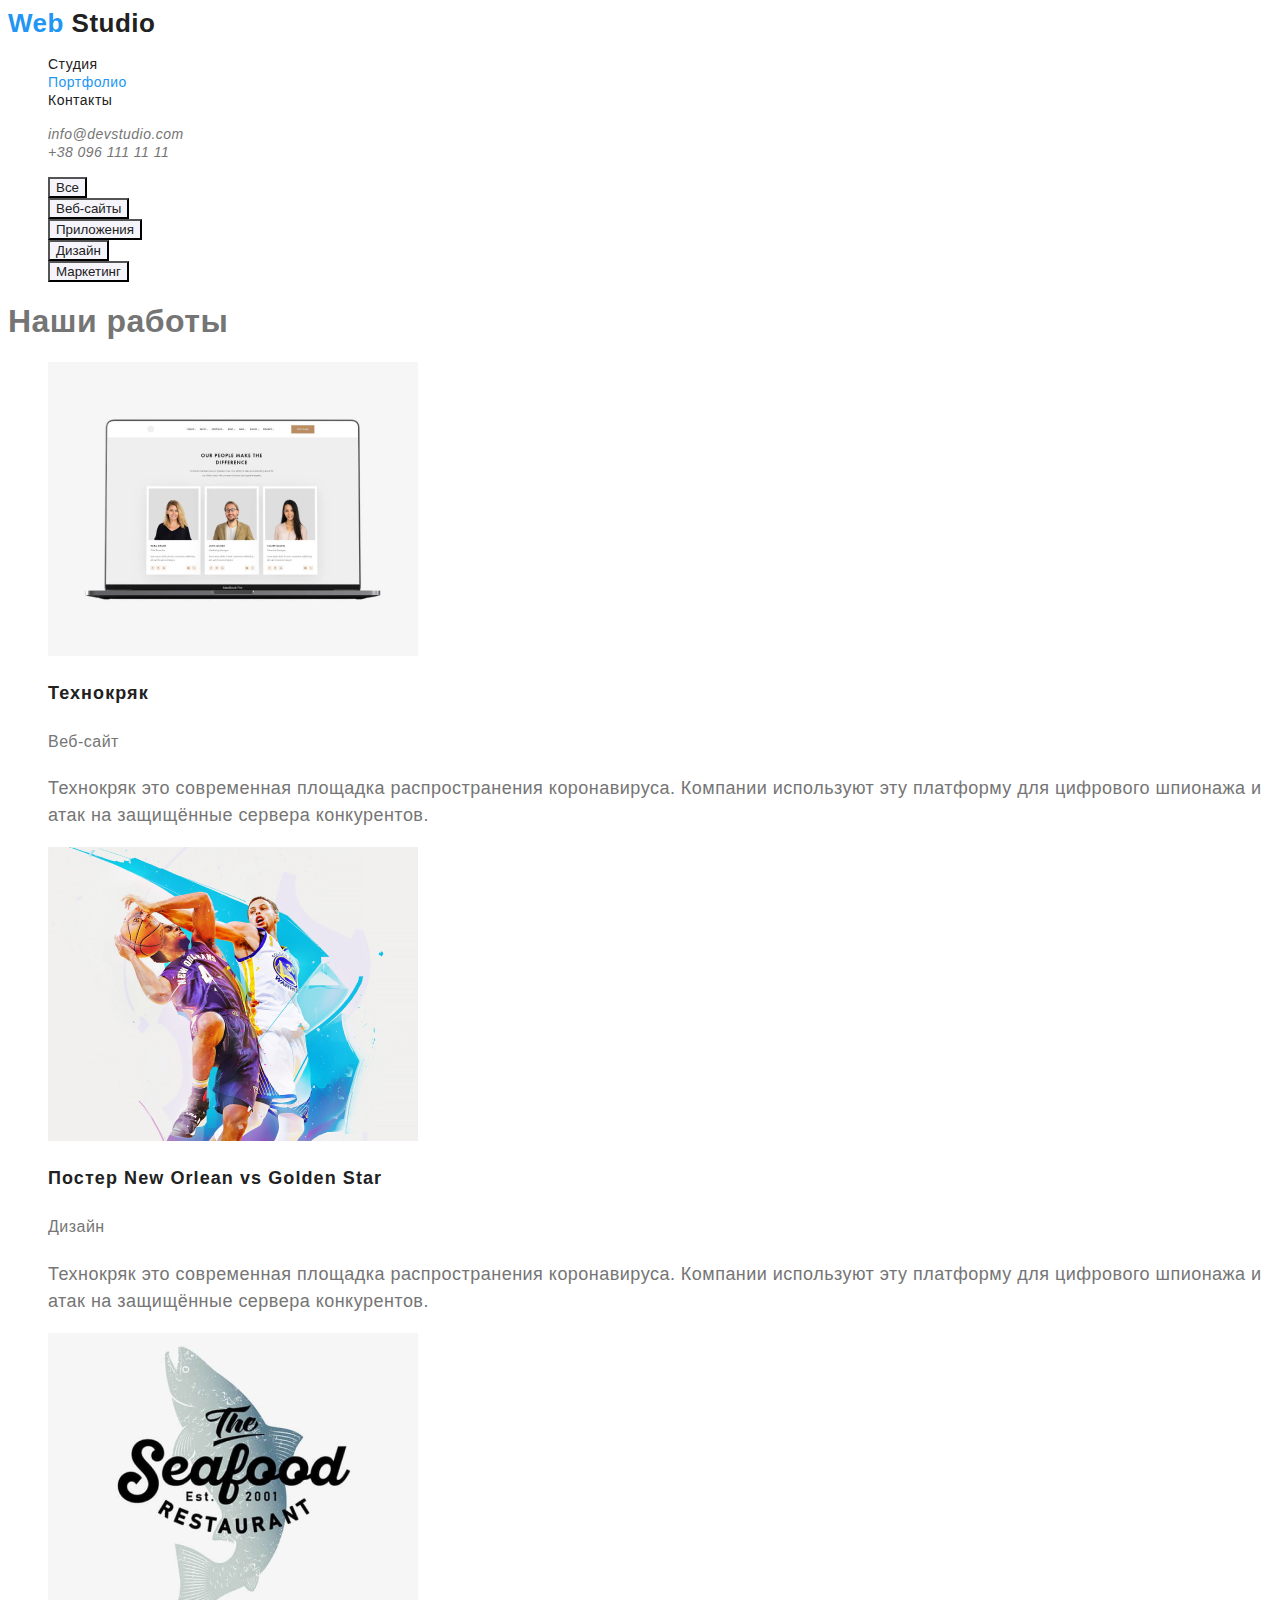
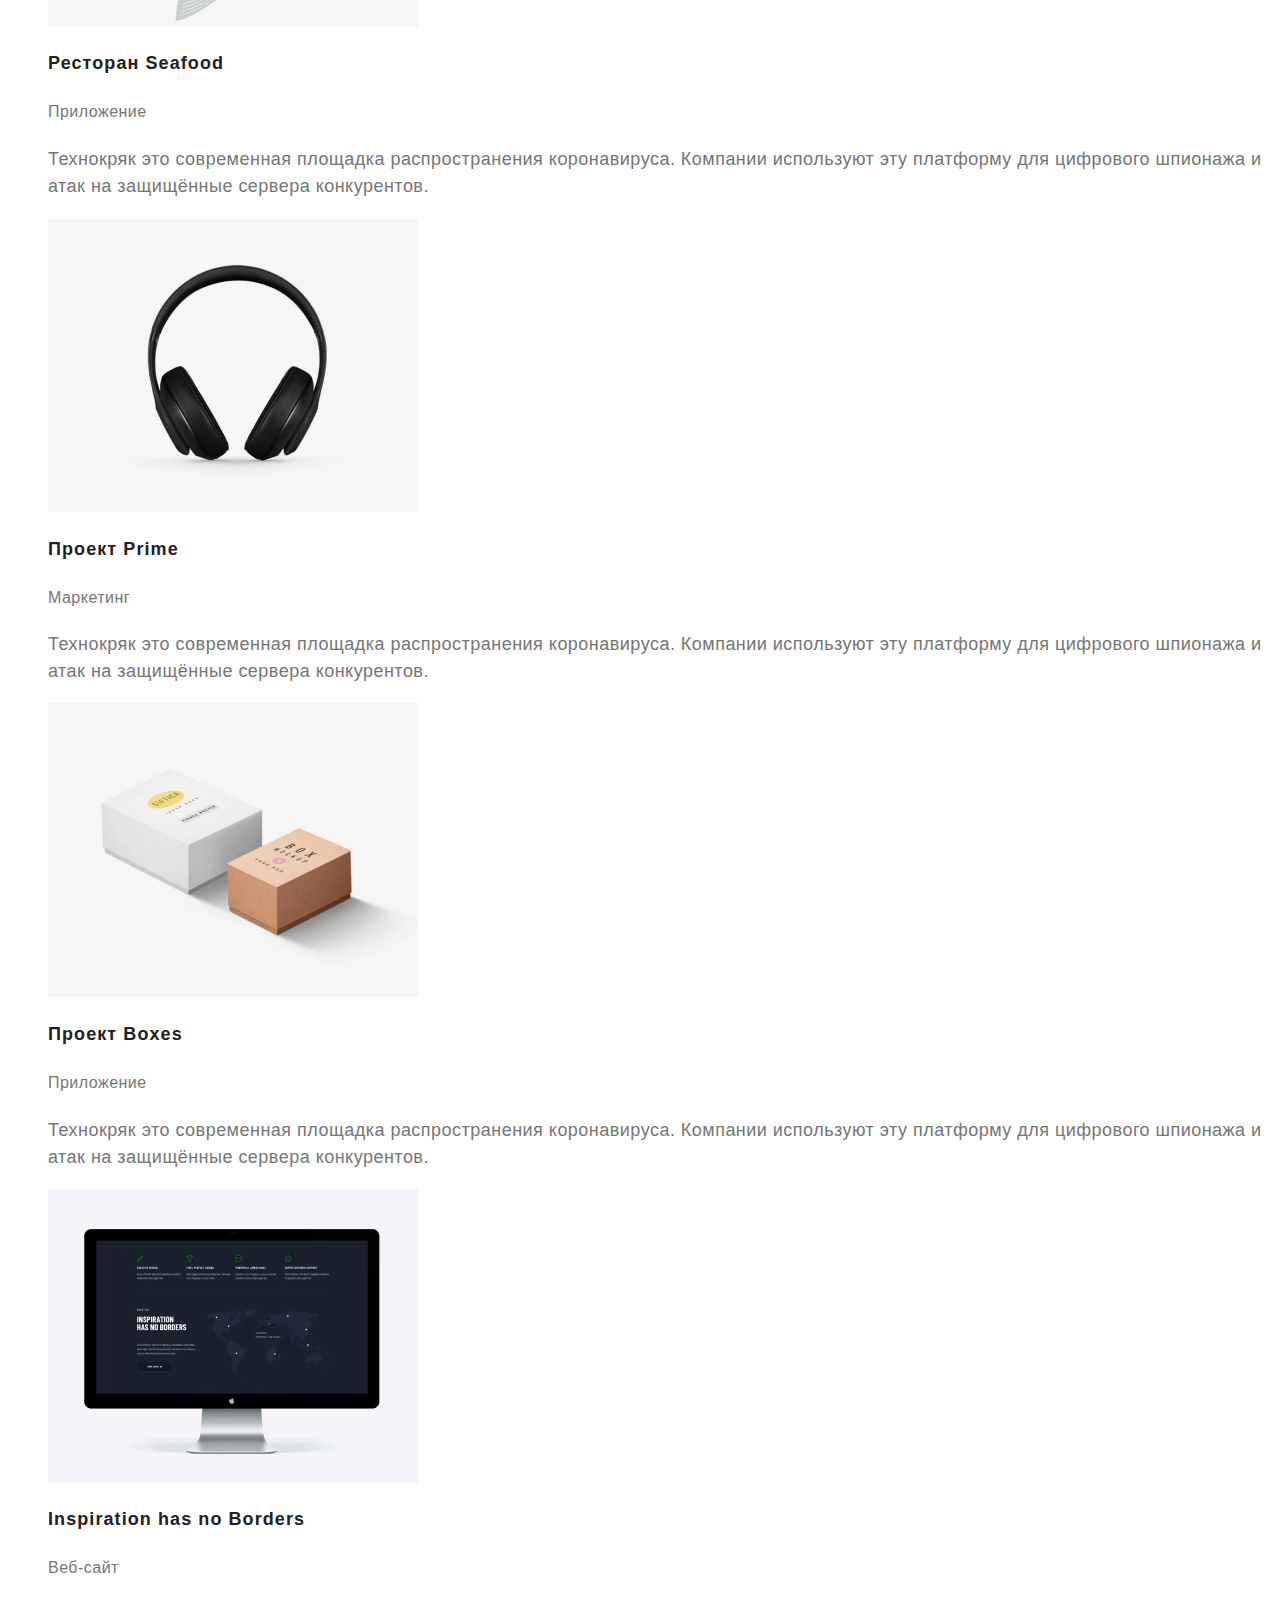
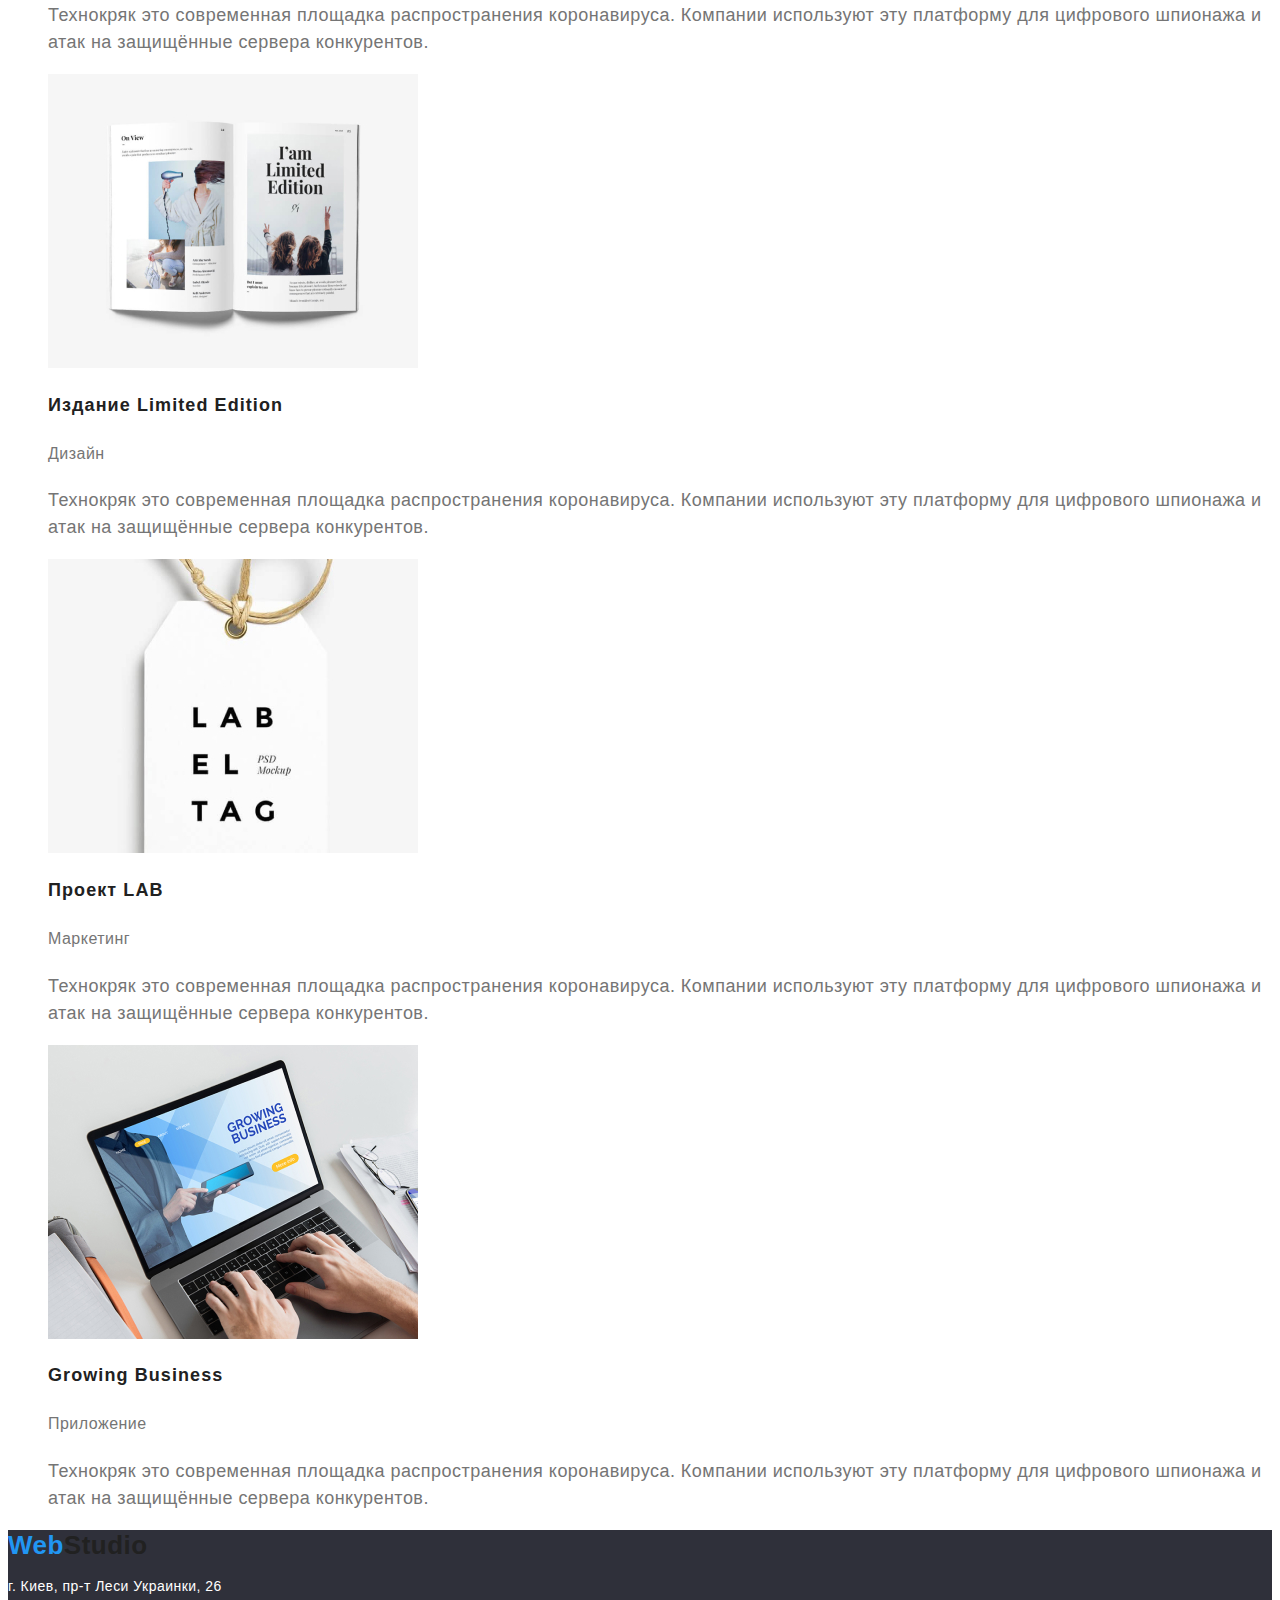
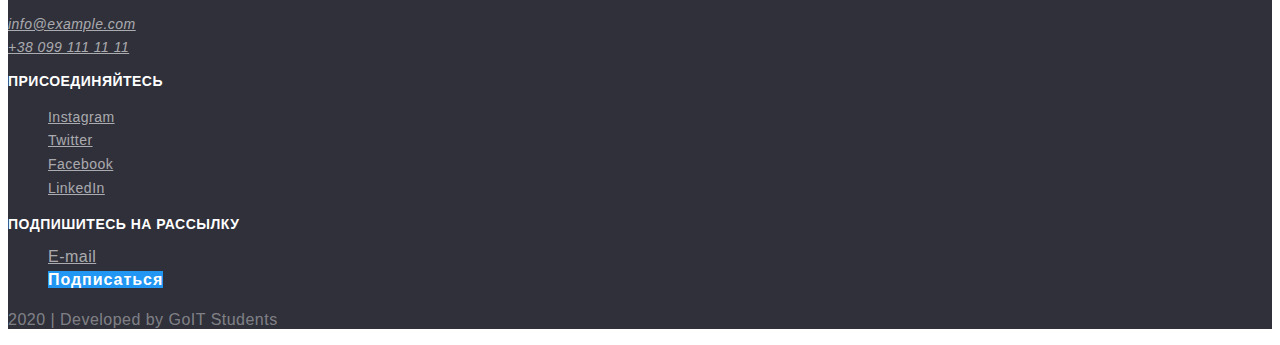
==== portfolio.html @ 50393050 "добавляет исходные файлы" ====
<!DOCTYPE html>
<html lang="ru">
  <head>
    <meta charset="UTF-8" />
    <meta name="viewport" content="width=device-width, initial-scale=1.0" />
    <title>Document</title>
    <link rel="stylesheet" href="./css/styles.css" />
  </head>
  <body>
    <!--навигация + контакты-->
    <header>
      <nav>
        <a href="/" class="logo" lang="en"
          ><span class="logo-web">Web</span> Studio</a
        >
        <ul class="site-nav">
          <li><a href="./index.html" class="link">Студия</a></li>
          <li><a href="./portfolio.html" class="link current">Портфолио</a></li>
          <li><a href="" class="link">Контакты</a></li>
        </ul>
      </nav>
      <address>
        <ul class="address">
          <li>
            <a href="mailto:info@devstudio.com" class="link"
              >info@devstudio.com</a
            >
          </li>
          <li>
            <a href="tel:+380961111111" class="link">+38 096 111 11 11</a>
          </li>
        </ul>
      </address>
    </header>
    <main>
      <!--список вкладок-->
      <section>
        <ul>
          <li><button type="button" class="portfolio-button">Все</button></li>
          <li>
            <button type="button" class="portfolio-button">Веб-сайты</button>
          </li>
          <li>
            <button type="button" class="portfolio-button">Приложения</button>
          </li>
          <li>
            <button type="button" class="portfolio-button">Дизайн</button>
          </li>
          <li>
            <button type="button" class="portfolio-button">Маркетинг</button>
          </li>
        </ul>
      </section>

      <!--наши работы-->
      <section>
        <!--заголовок спрятать в цсс-->
        <h1>Наши работы</h1>
        <ul class="examples">
          <li>
            <a href="" class="link"
              ><img src="./img/techno.jpg" alt="team photo" />
              <h2 class="examples-title">Технокряк</h2>
              <p class="text">Веб-сайт</p>
              <p class="discription">
                Технокряк это современная площадка распространения коронавируса.
                Компании используют эту платформу для цифрового шпионажа и атак
                на защищённые сервера конкурентов.
              </p></a
            >
          </li>
          <li>
            <a href="" class="link"
              ><img src="./img/poster.jpg" alt="sport photo" />
              <h2 class="examples-title">Постер New Orlean vs Golden Star</h2>
              <p class="text">Дизайн</p>
              <p class="discription">
                Технокряк это современная площадка распространения коронавируса.
                Компании используют эту платформу для цифрового шпионажа и атак
                на защищённые сервера конкурентов.
              </p></a
            >
          </li>
          <li>
            <a href="" class="link"
              ><img src="./img/seafood.jpg" alt="seafood photo" />
              <h2 class="examples-title">Ресторан Seafood</h2>
              <p class="text">Приложение</p>
              <p class="discription">
                Технокряк это современная площадка распространения коронавируса.
                Компании используют эту платформу для цифрового шпионажа и атак
                на защищённые сервера конкурентов.
              </p></a
            >
          </li>
          <li>
            <a href="" class="link"
              ><img src="./img/prime.jpg" alt="headphones photo" />
              <h2 class="examples-title">Проект Prime</h2>
              <p class="text">Маркетинг</p>
              <p class="discription">
                Технокряк это современная площадка распространения коронавируса.
                Компании используют эту платформу для цифрового шпионажа и атак
                на защищённые сервера конкурентов.
              </p></a
            >
          </li>
          <li>
            <a href="" class="link"
              ><img src="./img/boxes.jpg" alt="boxes photo" />
              <h2 class="examples-title">Проект Boxes</h2>
              <p class="text">Приложение</p>
              <p class="discription">
                Технокряк это современная площадка распространения коронавируса.
                Компании используют эту платформу для цифрового шпионажа и атак
                на защищённые сервера конкурентов.
              </p></a
            >
          </li>
          <li>
            <a href="" class="link"
              ><img src="./img/inspiration.jpg" alt="tv photo" />
              <h2 class="examples-title">Inspiration has no Borders</h2>
              <p class="text">Веб-сайт</p>
              <p class="discription">
                Технокряк это современная площадка распространения коронавируса.
                Компании используют эту платформу для цифрового шпионажа и атак
                на защищённые сервера конкурентов.
              </p></a
            >
          </li>
          <li>
            <a href="" class="link"
              ><img src="./img/limitededition.jpg" alt="photo of book" />
              <h2 class="examples-title">Издание Limited Edition</h2>
              <p class="text">Дизайн</p>
              <p class="discription">
                Технокряк это современная площадка распространения коронавируса.
                Компании используют эту платформу для цифрового шпионажа и атак
                на защищённые сервера конкурентов.
              </p></a
            >
          </li>
          <li>
            <a href="" class="link"
              ><img src="./img/lab.jpg" alt="text photo" />
              <h2 class="examples-title">Проект LAB</h2>
              <p class="text">Маркетинг</p>
              <p class="discription">
                Технокряк это современная площадка распространения коронавируса.
                Компании используют эту платформу для цифрового шпионажа и атак
                на защищённые сервера конкурентов.
              </p></a
            >
          </li>
          <li>
            <a href="" class="link"
              ><img src="./img/business.jpg" alt="laptpo photo" />
              <h2 class="examples-title">Growing Business</h2>
              <p class="text">Приложение</p>
              <p class="discription">
                Технокряк это современная площадка распространения коронавируса.
                Компании используют эту платформу для цифрового шпионажа и атак
                на защищённые сервера конкурентов.
              </p></a
            >
          </li>
        </ul>
      </section>
    </main>
    <!--подвал страницы-->
    <footer class="footer">
      <a href="/" lang="en" class="logo"
        ><span class="logo-web">Web</span>Studio</a
      >
      <address>
        <p class="address">г. Киев, пр-т Леси Украинки, 26</p>
        <a href="mailto:info@example.com" class="link">info@example.com</a
        ><br />
        <a href="tel:+380991111111" class="link">+38 099 111 11 11</a>
      </address>

      <!--блок соцсети-->
      <div>
        <h3 class="title">присоединяйтесь</h3>
        <ul>
          <li><a href="" class="link">Instagram</a></li>
          <li><a href="" class="link">Twitter</a></li>
          <li><a href="" class="link">Facebook</a></li>
          <li><a href="" class="link">LinkedIn</a></li>
        </ul>
      </div>

      <!--блок присоединяйтесь-->
      <div>
        <h3 class="title">подпишитесь на рассылку</h3>
        <ul>
          <li><a href="" class="button">E-mail</a></li>
          <li><a href="" class="button primary">Подписаться</a></li>
        </ul>
      </div>
      <p class="text">2020 | Developed by GoIT Students</p>
    </footer>
  </body>
</html>
---- css/styles.css ----
:root {
  --primary-text-color: #757575;
  --title-text-color: #212121;
  --accent-color: #2196f3;
  --primary-white-color: #ffffff;
}

body {
  color: var(--primary-text-color);
  background-color: #ffffff;

  font-family: Roboto, sans-serif;
  letter-spacing: 0.03em;
}

ul {
  list-style: none;
}

/* LOGO */
.logo {
  color: var(--title-text-color);

  font-family: Raleway, sans-serif;
  font-weight: bold;
  font-size: 26px;
  line-height: 31px;
  text-decoration: none;
}

.logo-web {
  color: var(--accent-color);
  font-family: Raleway, sans-serif;
}

.logo:hover {
  color: var(--accent-color);
}

/* site-nav */

.site-nav .link {
  color: var(--title-text-color);

  font-weight: 500;
  font-size: 14px;
  line-height: 1.2;
  text-decoration: none;
}

.site-nav .link:hover,
.site-nav .link:focus {
  color: var(--accent-color);
}

.site-nav .link.current {
  color: var(--accent-color);
}

/* address */

.address .link {
  color: var(--primary-text-color);

  font-weight: 500;
  font-size: 14px;
  line-height: 1.2;
  text-decoration: none;
}

.address .link:hover,
.address .link:focus {
  color: var(--accent-color);
}

/* HERO */

.hero {
  background-color: rgba(47, 48, 58, 80%);
}
.hero-title {
  color: #ffffff;

  font-style: normal;
  font-weight: 900;
  font-size: 44px;
  line-height: 1.3;
  text-align: center;
  letter-spacing: 0.06em;
  text-transform: uppercase;
}

/* section */

.section-title {
  color: var(--title-text-color);

  font-weight: bold;
  font-size: 36px;
  line-height: 1.2;
  text-align: center;
}

/* section feature */

.feature .title {
  color: var(--title-text-color);

  font-weight: bold;
  font-size: 14px;
  line-height: 1.1;
  text-transform: uppercase;
}

/* work */

.work .text {
  color: var(--primary-white-color);
  background-color: rgba(47, 48, 58, 80%);

  font-weight: bold;
  font-size: 14px;
  line-height: 1.1;
  text-align: center;
  text-transform: uppercase;
}

/* team */

.team .name {
  color: var(--title-text-color);

  font-weight: 500;
  font-size: 16px;
  line-height: 1.2;
  text-align: center;
}

.occupation {
  font-size: 16px;
  line-height: 1.2;
  text-align: center;
}

.social-list .link {
  color: var(--primary-text-color);
}

.social-list .link:hover,
.social-list .link:focus {
  color: var(--accent-color);
}

/* footer */

.footer {
  background-color: #2f303a;
}

.footer .address {
  color: var(--primary-white-color);

  font-style: normal;
  font-weight: normal;
  font-size: 14px;
  line-height: 1.7;
}

.footer .link {
  color: rgba(255, 255, 255, 60%);

  font-size: 14px;
  line-height: 1.7;
}

.footer .link:hover,
.footer .link:focus {
  color: var(--accent-color);
}

.footer .title {
  color: var(--primary-white-color);

  font-weight: bold;
  font-size: 14px;
  line-height: 1.1;
  text-transform: uppercase;
}

.footer .text {
  color: rgba(255, 255, 255, 40%);
}

.button {
  color: rgba(255, 255, 255, 60%);
  background-color: #2f303a;
}

.button.primary {
  color: var(--primary-white-color);
  background-color: var(--accent-color);

  font-family: inherit;
  font-weight: bold;
  font-size: 16px;
  line-height: 1.8;
  letter-spacing: 0.06em;
  text-decoration: none;
  align-items: center;
  text-align: center;
}

.button.primary:hover,
.button.primary:focus {
  color: var(--primary-text-color);
}

.button:hover,
.button:focus {
  color: var(--accent-color);
}

/* PORTFOLIO */

.portfolio-button {
  color: var(--title-text-color);
  background-color: #f5f4fa;
}

.portfolio-button:hover,
.portfolio-button:focus {
  color: var(--primary-white-color);
  background-color: var(--accent-color);
}

.examples .link {
  text-decoration: none;
}

.examples-title {
  color: var(--title-text-color);
  font-weight: 700;
  font-size: 18px;
  line-height: 2;
  letter-spacing: 0.06em;
}

.examples .text {
  color: var(--primary-text-color);
  font-size: 16px;
  line-height: 1.9;
}

.examples .discription {
  color: var(--primary-text-color);
  font-size: 18px;
  line-height: 1.5;
}
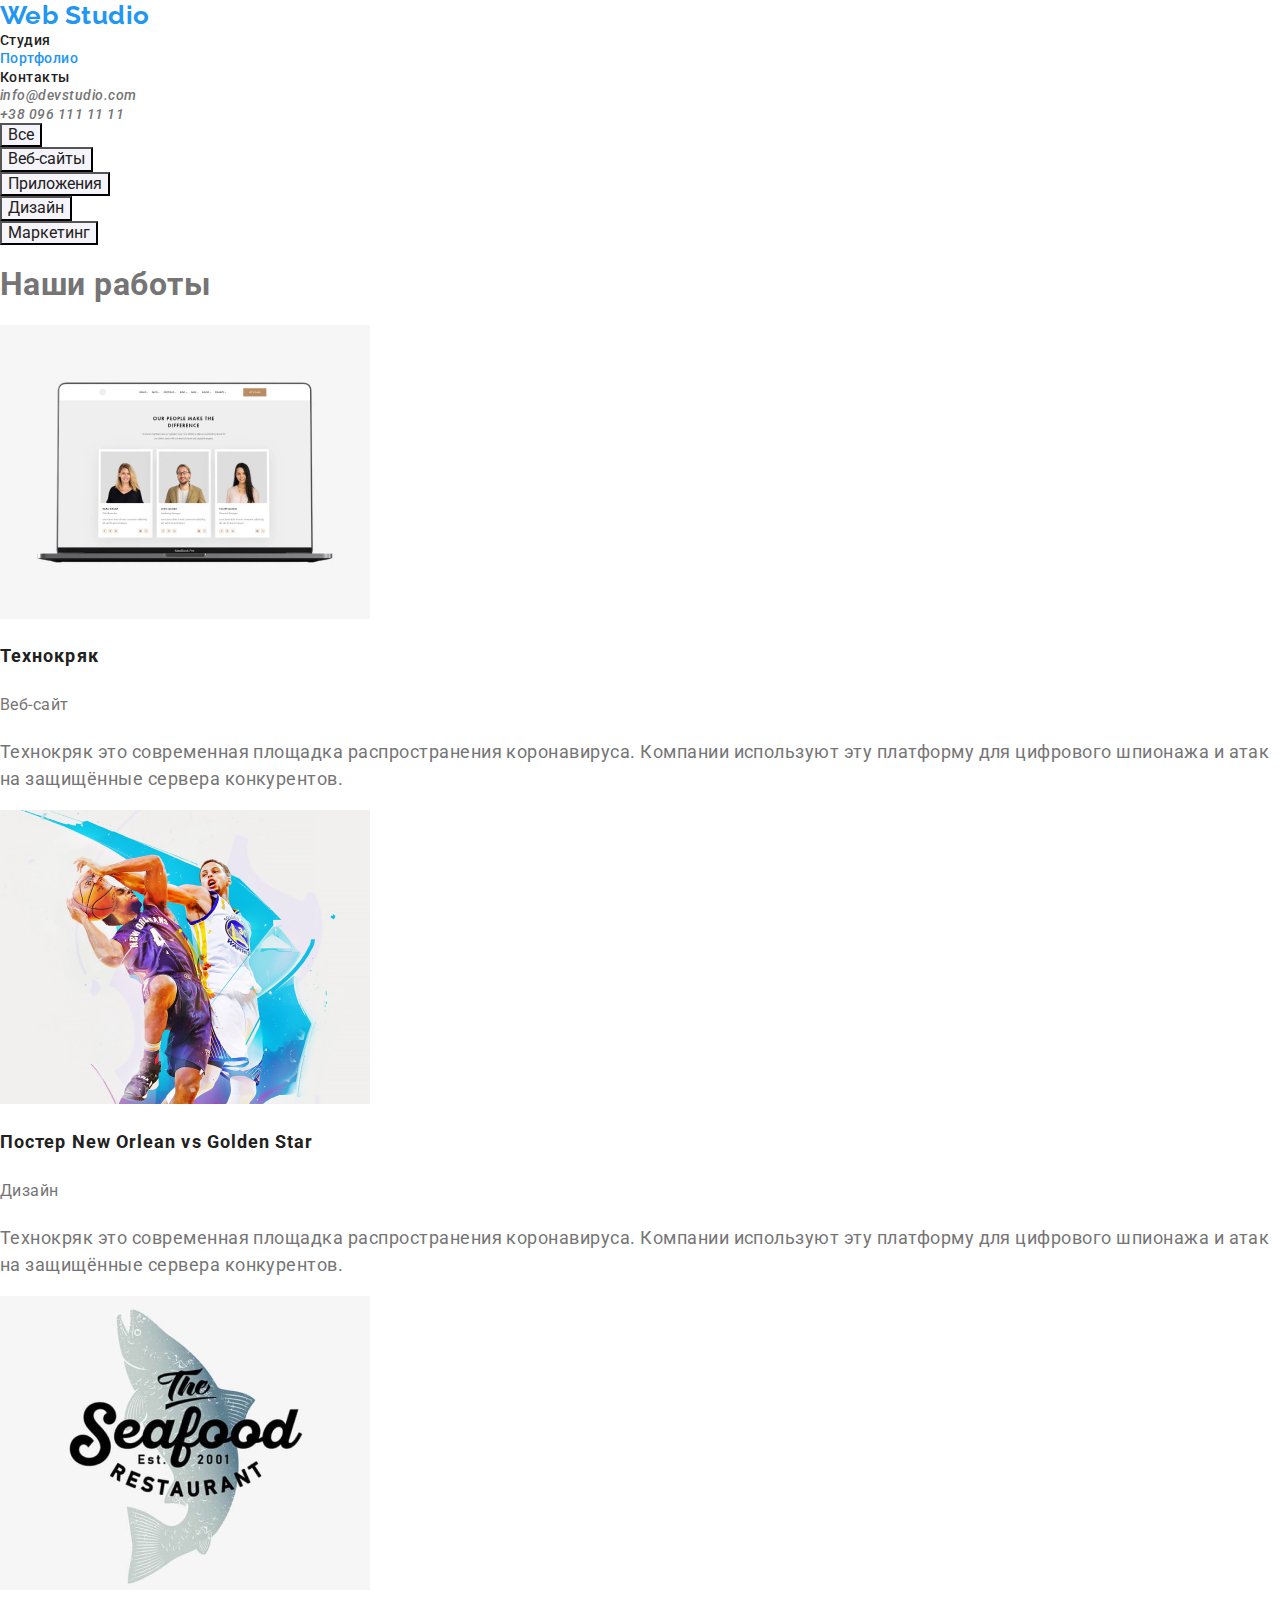
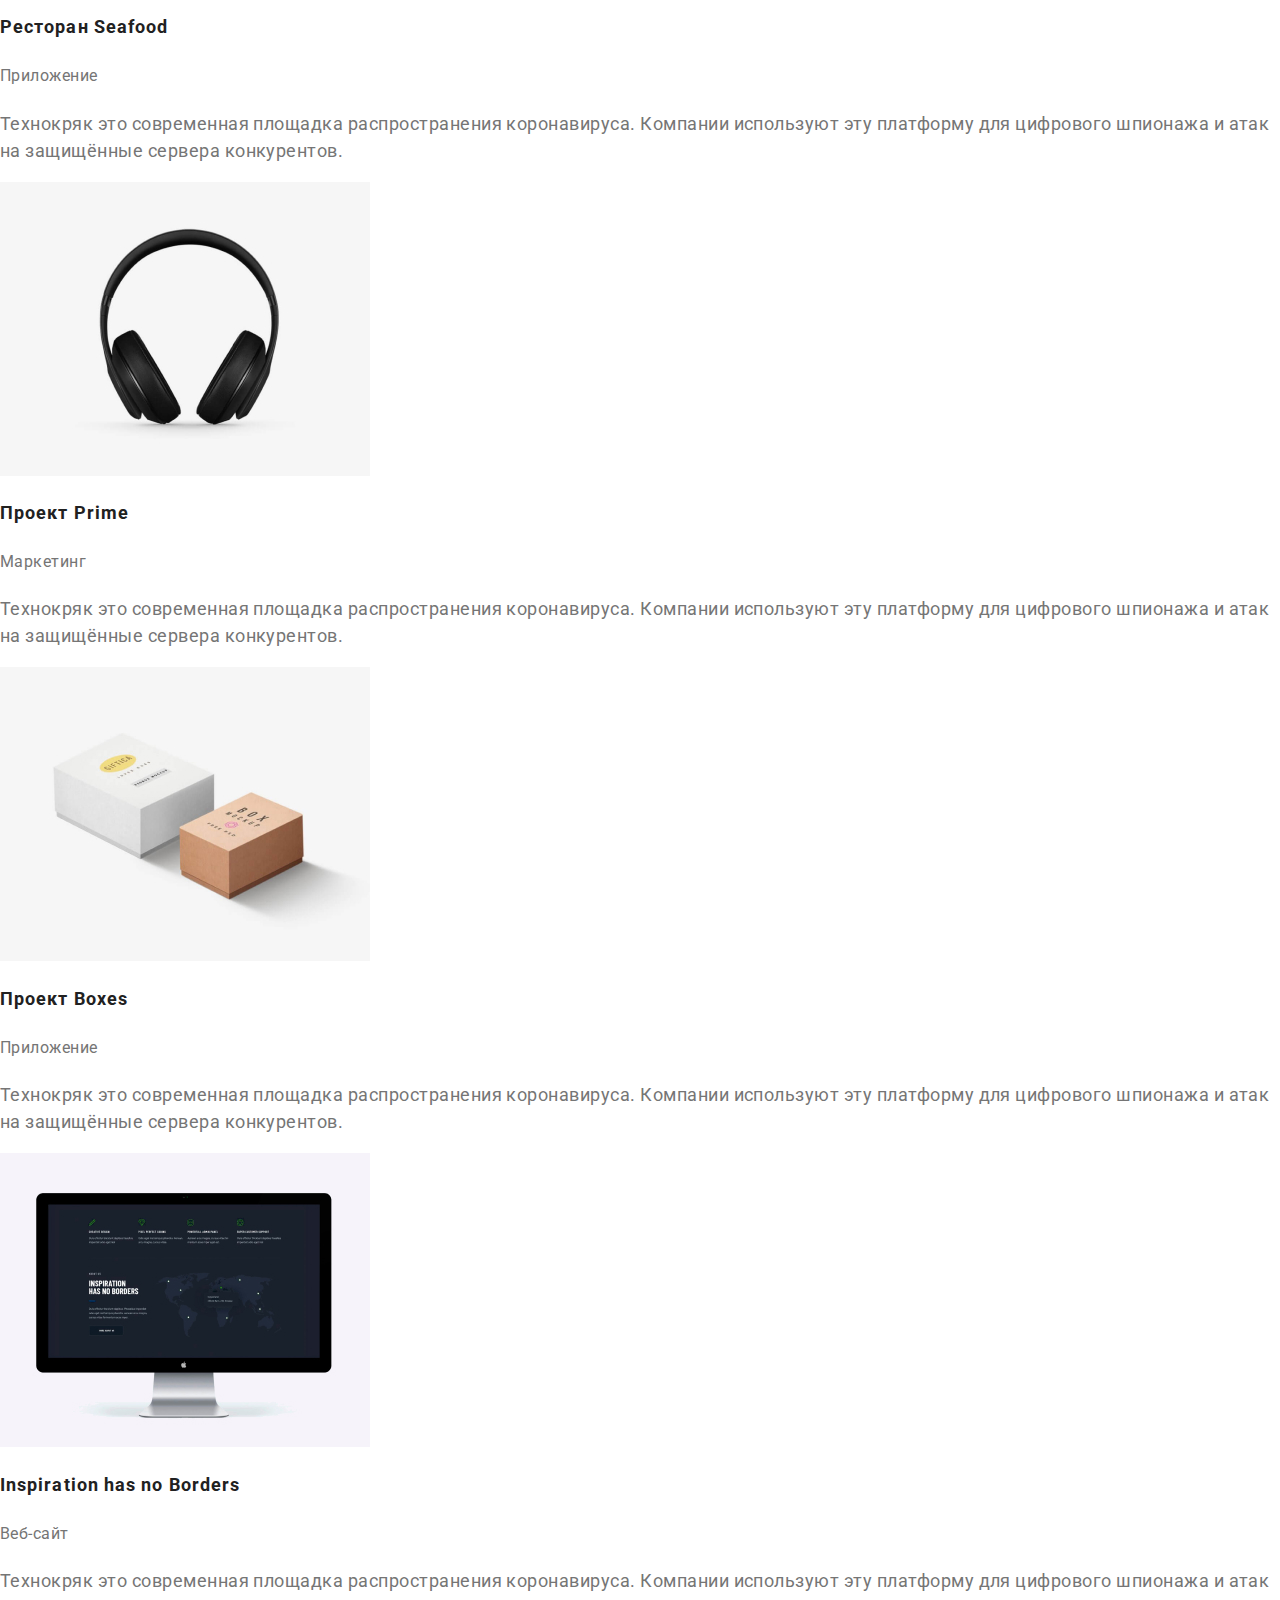
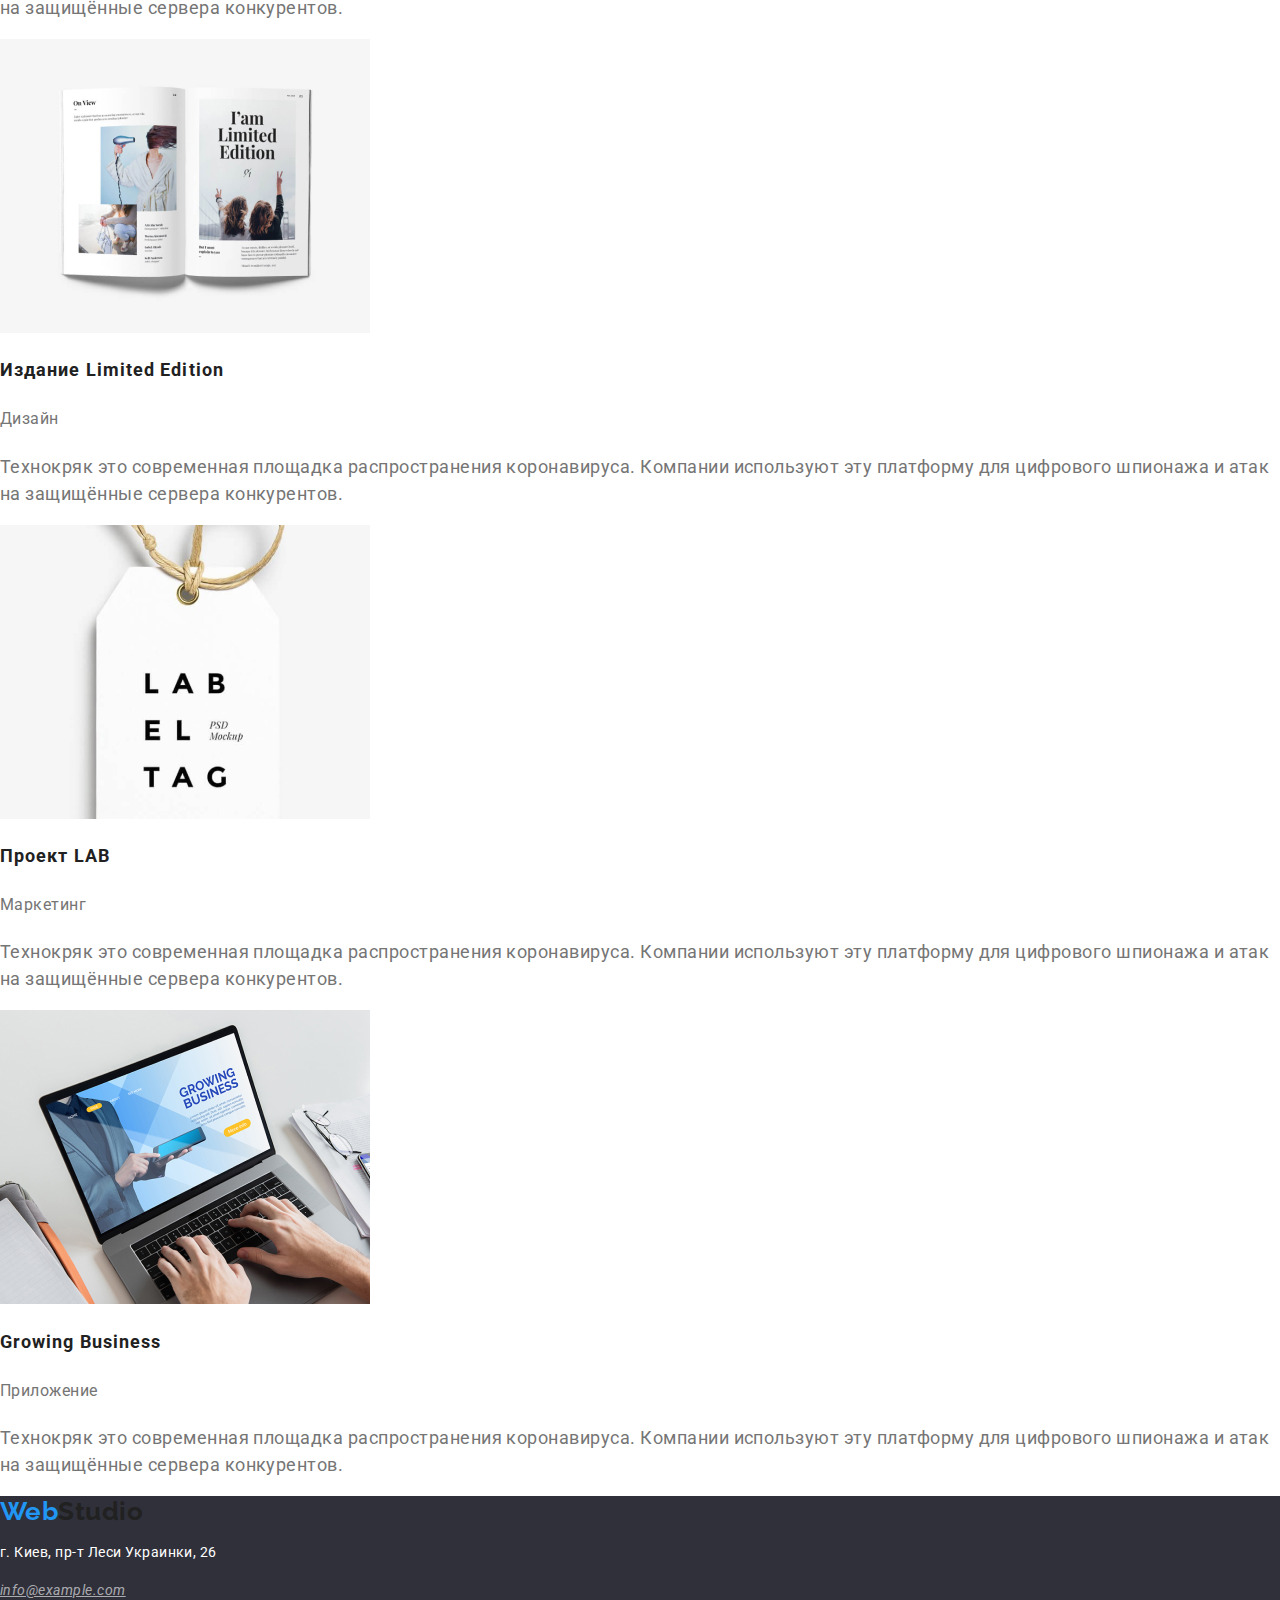
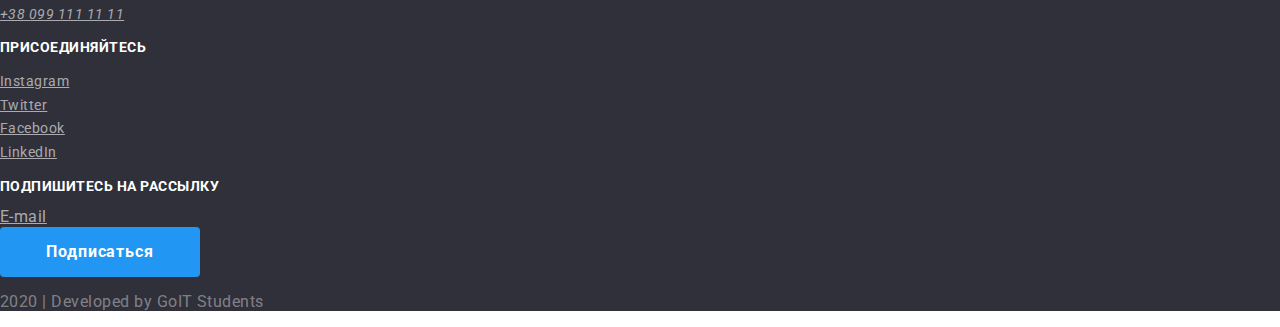
==== commit 559e454c: "стартует блочную часть" ====
--- a/portfolio.html
+++ b/portfolio.html
@@ -4,6 +4,14 @@
     <meta charset="UTF-8" />
     <meta name="viewport" content="width=device-width, initial-scale=1.0" />
     <title>Document</title>
+    <link
+      href="https://fonts.googleapis.com/css2?family=Raleway&family=Roboto:wght@400;700;900&display=swap"
+      rel="stylesheet"
+    />
+    <link
+      rel="stylesheet"
+      href="https://cdnjs.cloudflare.com/ajax/libs/modern-normalize/0.6.0/modern-normalize.min.css"
+    />
     <link rel="stylesheet" href="./css/styles.css" />
   </head>
   <body>
--- a/css/styles.css
+++ b/css/styles.css
@@ -13,8 +13,19 @@
   letter-spacing: 0.03em;
 }
 
+.container {
+  width: 1230px;
+  margin: auto;
+  padding-left: 15px;
+  padding-right: 15px;
+
+  outline: 2px solid tomato;
+}
+
 ul {
   list-style: none;
+  padding: 0;
+  margin: 0;
 }
 
 /* LOGO */
@@ -77,17 +88,34 @@
 
 .hero {
   background-color: rgba(47, 48, 58, 80%);
+  text-align: center;
 }
 .hero-title {
+  margin-top: 0;
+  margin-bottom: 30px;
   color: #ffffff;
 
   font-style: normal;
   font-weight: 900;
   font-size: 44px;
   line-height: 1.3;
-  text-align: center;
   letter-spacing: 0.06em;
   text-transform: uppercase;
+}
+
+.hero-button {
+  display: inline-block;
+  border-radius: 4px;
+  padding: 11px 28px;
+  text-decoration: none;
+
+  color: var(--primary-white-color);
+  background-color: var(--accent-color);
+
+  min-width: 200px;
+  height: 50px;
+  left: 700px;
+  top: 466px;
 }
 
 /* section */
@@ -197,6 +225,15 @@
 }
 
 .button.primary {
+  display: inline-block;
+  border-radius: 4px;
+  padding: 11px 28px;
+
+  min-width: 200px;
+  height: 50px;
+  left: 1185px;
+  top: 2764px;
+
   color: var(--primary-white-color);
   background-color: var(--accent-color);
 
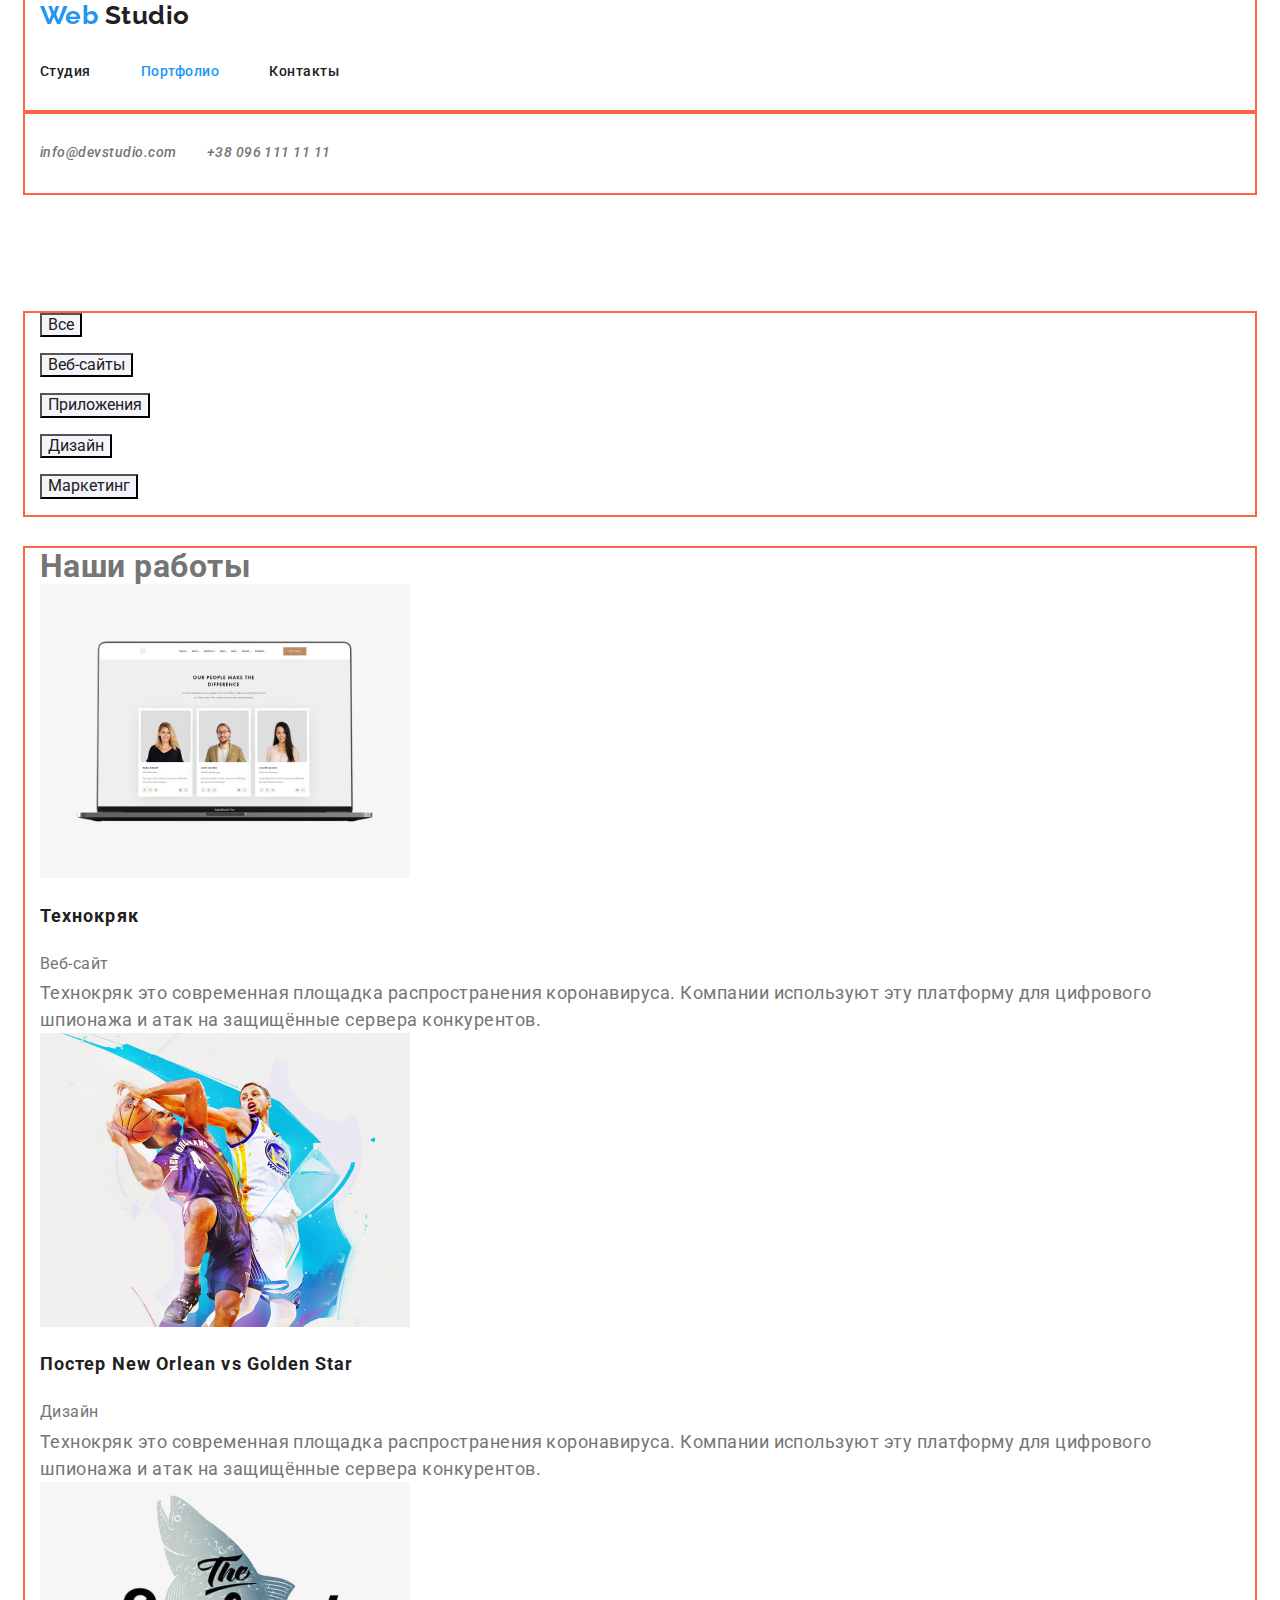
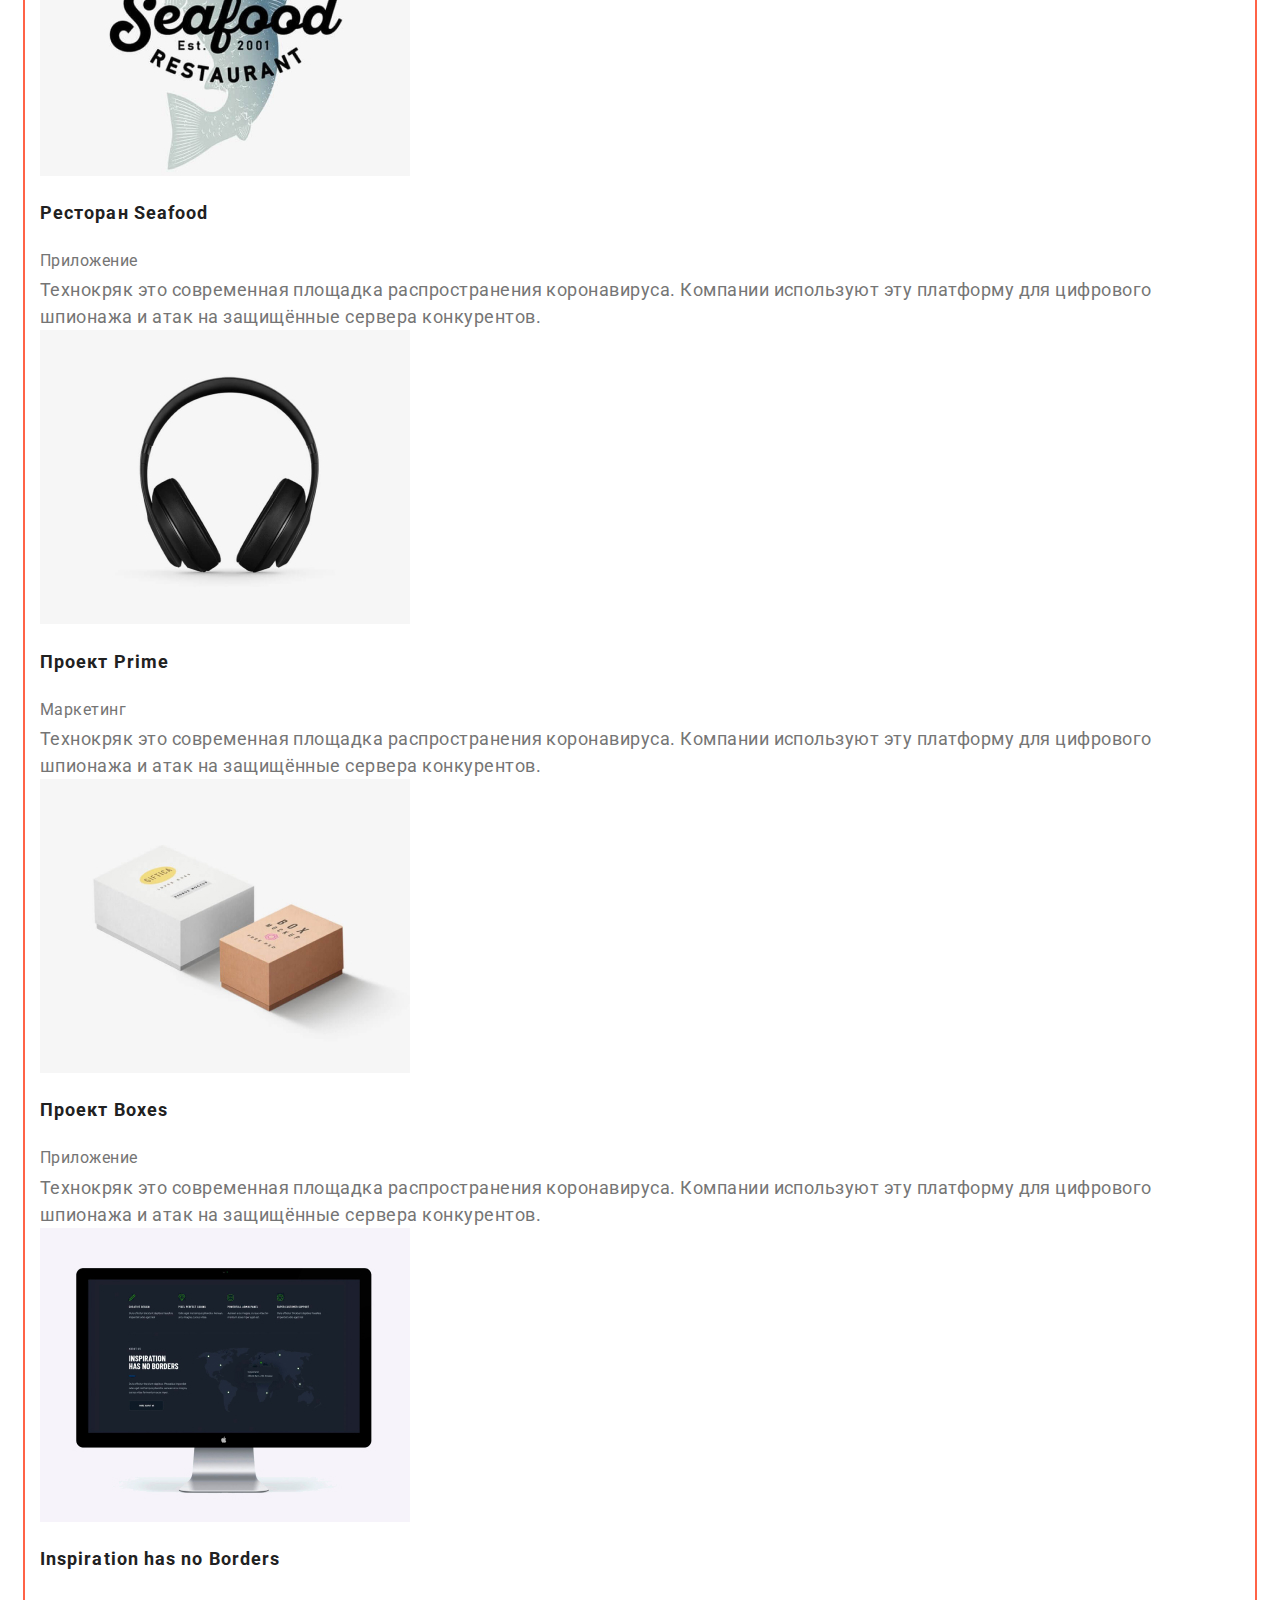
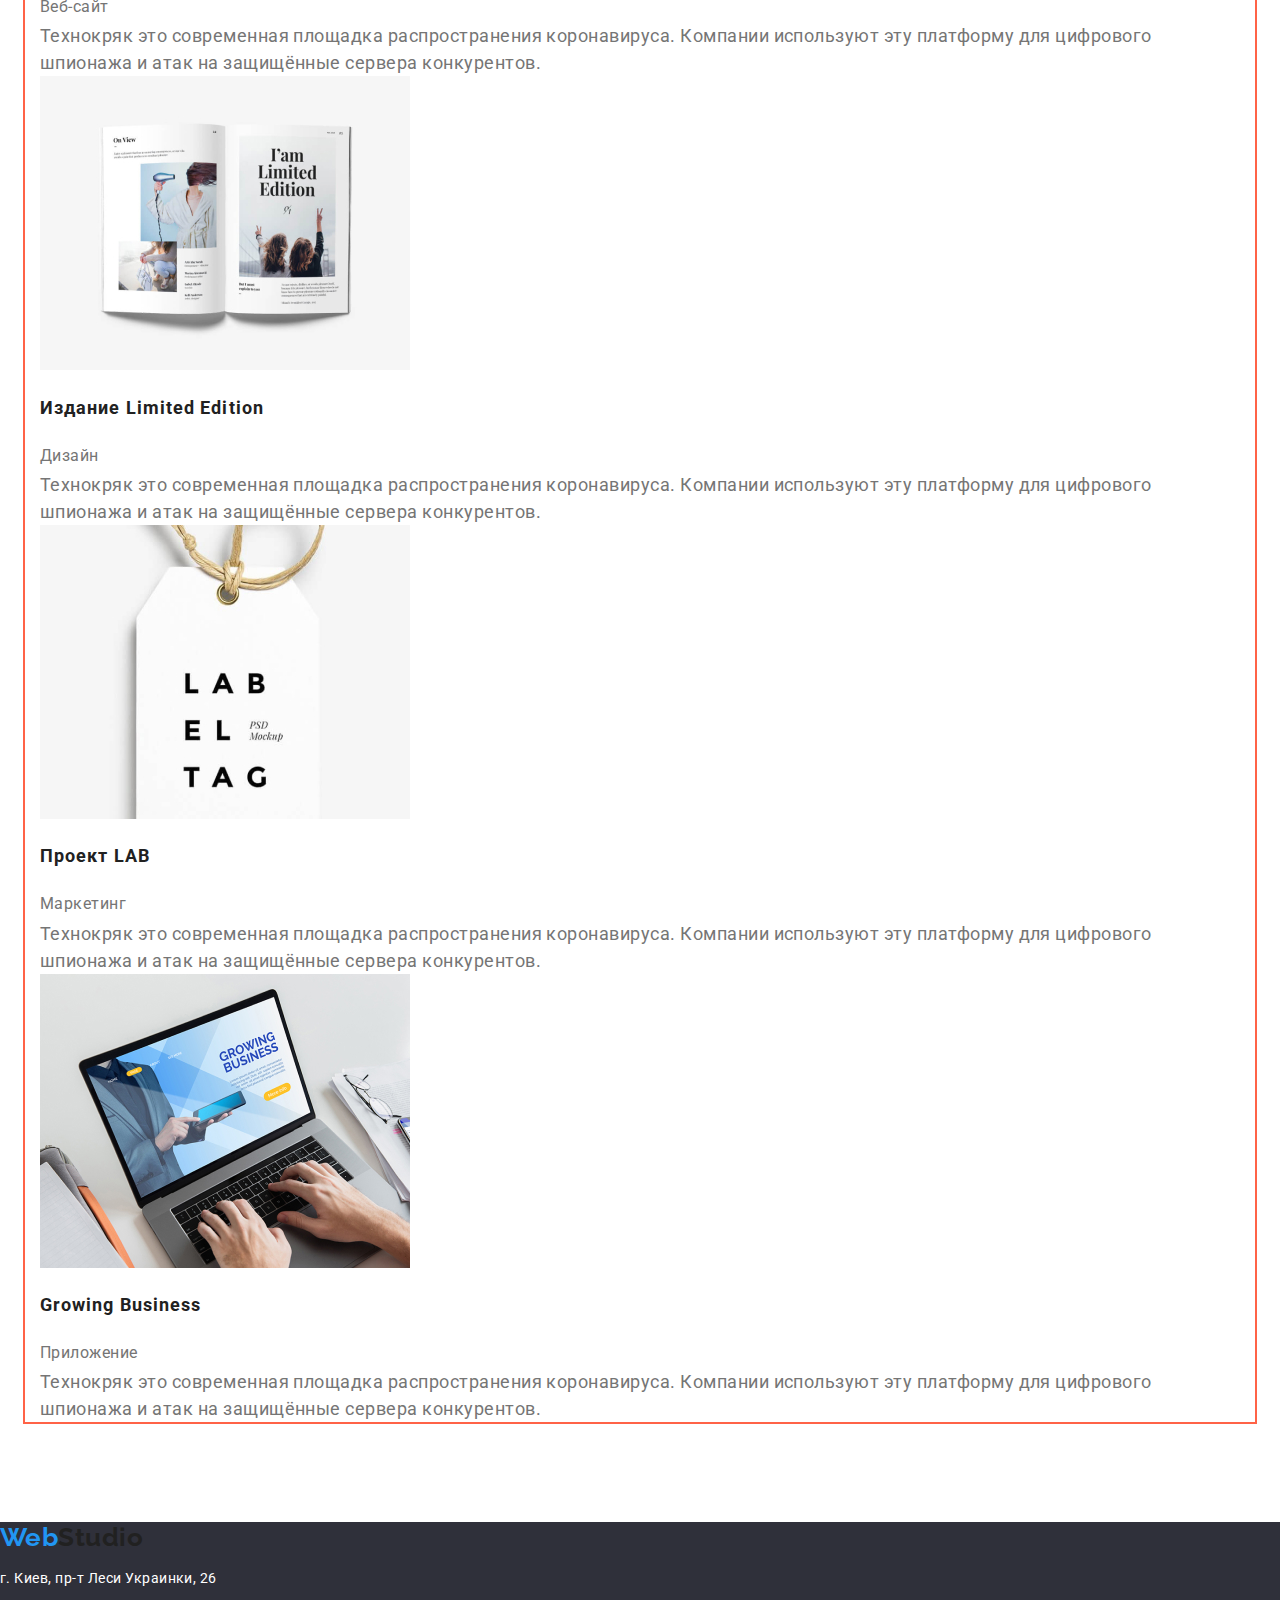
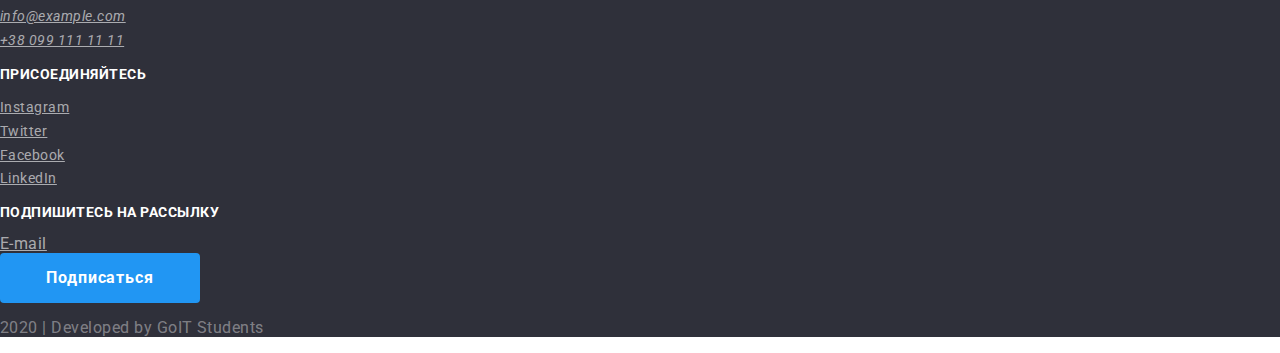
==== commit b72d64d8: "добавляет флекс-бокс хэдеру" ====
--- a/portfolio.html
+++ b/portfolio.html
@@ -17,163 +17,171 @@
   <body>
     <!--навигация + контакты-->
     <header>
-      <nav>
-        <a href="/" class="logo" lang="en"
-          ><span class="logo-web">Web</span> Studio</a
-        >
-        <ul class="site-nav">
-          <li><a href="./index.html" class="link">Студия</a></li>
-          <li><a href="./portfolio.html" class="link current">Портфолио</a></li>
-          <li><a href="" class="link">Контакты</a></li>
-        </ul>
-      </nav>
-      <address>
-        <ul class="address">
-          <li>
-            <a href="mailto:info@devstudio.com" class="link"
-              >info@devstudio.com</a
-            >
-          </li>
-          <li>
-            <a href="tel:+380961111111" class="link">+38 096 111 11 11</a>
-          </li>
-        </ul>
-      </address>
+      <div>
+        <nav class="container">
+          <a href="/" class="logo" lang="en"
+            ><span class="logo-web">Web</span> Studio</a
+          >
+          <ul class="site-nav">
+            <li class="item"><a href="./index.html" class="link">Студия</a></li>
+            <li class="item">
+              <a href="./portfolio.html" class="link current">Портфолио</a>
+            </li>
+            <li class="item"><a href="" class="link">Контакты</a></li>
+          </ul>
+        </nav>
+        <address class="container">
+          <ul class="address">
+            <li class="item">
+              <a href="mailto:info@devstudio.com" class="link"
+                >info@devstudio.com</a
+              >
+            </li>
+            <li class="item">
+              <a href="tel:+380961111111" class="link">+38 096 111 11 11</a>
+            </li>
+          </ul>
+        </address>
+      </div>
     </header>
-    <main>
+    <main class="portfolio">
       <!--список вкладок-->
-      <section>
-        <ul>
-          <li><button type="button" class="portfolio-button">Все</button></li>
-          <li>
-            <button type="button" class="portfolio-button">Веб-сайты</button>
-          </li>
-          <li>
-            <button type="button" class="portfolio-button">Приложения</button>
-          </li>
-          <li>
-            <button type="button" class="portfolio-button">Дизайн</button>
-          </li>
-          <li>
-            <button type="button" class="portfolio-button">Маркетинг</button>
-          </li>
-        </ul>
+      <section class="portfolio-list">
+        <div class="container">
+          <ul>
+            <li><button type="button" class="portfolio-button">Все</button></li>
+            <li>
+              <button type="button" class="portfolio-button">Веб-сайты</button>
+            </li>
+            <li>
+              <button type="button" class="portfolio-button">Приложения</button>
+            </li>
+            <li>
+              <button type="button" class="portfolio-button">Дизайн</button>
+            </li>
+            <li>
+              <button type="button" class="portfolio-button">Маркетинг</button>
+            </li>
+          </ul>
+        </div>
       </section>
 
       <!--наши работы-->
       <section>
-        <!--заголовок спрятать в цсс-->
-        <h1>Наши работы</h1>
-        <ul class="examples">
-          <li>
-            <a href="" class="link"
-              ><img src="./img/techno.jpg" alt="team photo" />
-              <h2 class="examples-title">Технокряк</h2>
-              <p class="text">Веб-сайт</p>
-              <p class="discription">
-                Технокряк это современная площадка распространения коронавируса.
-                Компании используют эту платформу для цифрового шпионажа и атак
-                на защищённые сервера конкурентов.
-              </p></a
-            >
-          </li>
-          <li>
-            <a href="" class="link"
-              ><img src="./img/poster.jpg" alt="sport photo" />
-              <h2 class="examples-title">Постер New Orlean vs Golden Star</h2>
-              <p class="text">Дизайн</p>
-              <p class="discription">
-                Технокряк это современная площадка распространения коронавируса.
-                Компании используют эту платформу для цифрового шпионажа и атак
-                на защищённые сервера конкурентов.
-              </p></a
-            >
-          </li>
-          <li>
-            <a href="" class="link"
-              ><img src="./img/seafood.jpg" alt="seafood photo" />
-              <h2 class="examples-title">Ресторан Seafood</h2>
-              <p class="text">Приложение</p>
-              <p class="discription">
-                Технокряк это современная площадка распространения коронавируса.
-                Компании используют эту платформу для цифрового шпионажа и атак
-                на защищённые сервера конкурентов.
-              </p></a
-            >
-          </li>
-          <li>
-            <a href="" class="link"
-              ><img src="./img/prime.jpg" alt="headphones photo" />
-              <h2 class="examples-title">Проект Prime</h2>
-              <p class="text">Маркетинг</p>
-              <p class="discription">
-                Технокряк это современная площадка распространения коронавируса.
-                Компании используют эту платформу для цифрового шпионажа и атак
-                на защищённые сервера конкурентов.
-              </p></a
-            >
-          </li>
-          <li>
-            <a href="" class="link"
-              ><img src="./img/boxes.jpg" alt="boxes photo" />
-              <h2 class="examples-title">Проект Boxes</h2>
-              <p class="text">Приложение</p>
-              <p class="discription">
-                Технокряк это современная площадка распространения коронавируса.
-                Компании используют эту платформу для цифрового шпионажа и атак
-                на защищённые сервера конкурентов.
-              </p></a
-            >
-          </li>
-          <li>
-            <a href="" class="link"
-              ><img src="./img/inspiration.jpg" alt="tv photo" />
-              <h2 class="examples-title">Inspiration has no Borders</h2>
-              <p class="text">Веб-сайт</p>
-              <p class="discription">
-                Технокряк это современная площадка распространения коронавируса.
-                Компании используют эту платформу для цифрового шпионажа и атак
-                на защищённые сервера конкурентов.
-              </p></a
-            >
-          </li>
-          <li>
-            <a href="" class="link"
-              ><img src="./img/limitededition.jpg" alt="photo of book" />
-              <h2 class="examples-title">Издание Limited Edition</h2>
-              <p class="text">Дизайн</p>
-              <p class="discription">
-                Технокряк это современная площадка распространения коронавируса.
-                Компании используют эту платформу для цифрового шпионажа и атак
-                на защищённые сервера конкурентов.
-              </p></a
-            >
-          </li>
-          <li>
-            <a href="" class="link"
-              ><img src="./img/lab.jpg" alt="text photo" />
-              <h2 class="examples-title">Проект LAB</h2>
-              <p class="text">Маркетинг</p>
-              <p class="discription">
-                Технокряк это современная площадка распространения коронавируса.
-                Компании используют эту платформу для цифрового шпионажа и атак
-                на защищённые сервера конкурентов.
-              </p></a
-            >
-          </li>
-          <li>
-            <a href="" class="link"
-              ><img src="./img/business.jpg" alt="laptpo photo" />
-              <h2 class="examples-title">Growing Business</h2>
-              <p class="text">Приложение</p>
-              <p class="discription">
-                Технокряк это современная площадка распространения коронавируса.
-                Компании используют эту платформу для цифрового шпионажа и атак
-                на защищённые сервера конкурентов.
-              </p></a
-            >
-          </li>
-        </ul>
+        <div class="container">
+          <!--заголовок спрятать в цсс-->
+          <h1 class="portfolio-title">Наши работы</h1>
+          <ul class="examples">
+            <li>
+              <a href="" class="link"
+                ><img src="./img/techno.jpg" alt="team photo" />
+                <h2 class="examples-title">Технокряк</h2>
+                <p class="text">Веб-сайт</p>
+                <p class="discription">
+                  Технокряк это современная площадка распространения
+                  коронавируса. Компании используют эту платформу для цифрового
+                  шпионажа и атак на защищённые сервера конкурентов.
+                </p>
+              </a>
+            </li>
+            <li>
+              <a href="" class="link"
+                ><img src="./img/poster.jpg" alt="sport photo" />
+                <h2 class="examples-title">Постер New Orlean vs Golden Star</h2>
+                <p class="text">Дизайн</p>
+                <p class="discription">
+                  Технокряк это современная площадка распространения
+                  коронавируса. Компании используют эту платформу для цифрового
+                  шпионажа и атак на защищённые сервера конкурентов.
+                </p>
+              </a>
+            </li>
+            <li>
+              <a href="" class="link"
+                ><img src="./img/seafood.jpg" alt="seafood photo" />
+                <h2 class="examples-title">Ресторан Seafood</h2>
+                <p class="text">Приложение</p>
+                <p class="discription">
+                  Технокряк это современная площадка распространения
+                  коронавируса. Компании используют эту платформу для цифрового
+                  шпионажа и атак на защищённые сервера конкурентов.
+                </p>
+              </a>
+            </li>
+            <li>
+              <a href="" class="link"
+                ><img src="./img/prime.jpg" alt="headphones photo" />
+                <h2 class="examples-title">Проект Prime</h2>
+                <p class="text">Маркетинг</p>
+                <p class="discription">
+                  Технокряк это современная площадка распространения
+                  коронавируса. Компании используют эту платформу для цифрового
+                  шпионажа и атак на защищённые сервера конкурентов.
+                </p>
+              </a>
+            </li>
+            <li>
+              <a href="" class="link"
+                ><img src="./img/boxes.jpg" alt="boxes photo" />
+                <h2 class="examples-title">Проект Boxes</h2>
+                <p class="text">Приложение</p>
+                <p class="discription">
+                  Технокряк это современная площадка распространения
+                  коронавируса. Компании используют эту платформу для цифрового
+                  шпионажа и атак на защищённые сервера конкурентов.
+                </p>
+              </a>
+            </li>
+            <li>
+              <a href="" class="link"
+                ><img src="./img/inspiration.jpg" alt="tv photo" />
+                <h2 class="examples-title">Inspiration has no Borders</h2>
+                <p class="text">Веб-сайт</p>
+                <p class="discription">
+                  Технокряк это современная площадка распространения
+                  коронавируса. Компании используют эту платформу для цифрового
+                  шпионажа и атак на защищённые сервера конкурентов.
+                </p>
+              </a>
+            </li>
+            <li>
+              <a href="" class="link"
+                ><img src="./img/limitededition.jpg" alt="photo of book" />
+                <h2 class="examples-title">Издание Limited Edition</h2>
+                <p class="text">Дизайн</p>
+                <p class="discription">
+                  Технокряк это современная площадка распространения
+                  коронавируса. Компании используют эту платформу для цифрового
+                  шпионажа и атак на защищённые сервера конкурентов.
+                </p>
+              </a>
+            </li>
+            <li>
+              <a href="" class="link"
+                ><img src="./img/lab.jpg" alt="text photo" />
+                <h2 class="examples-title">Проект LAB</h2>
+                <p class="text">Маркетинг</p>
+                <p class="discription">
+                  Технокряк это современная площадка распространения
+                  коронавируса. Компании используют эту платформу для цифрового
+                  шпионажа и атак на защищённые сервера конкурентов.
+                </p>
+              </a>
+            </li>
+            <li>
+              <a href="" class="link"
+                ><img src="./img/business.jpg" alt="laptpo photo" />
+                <h2 class="examples-title">Growing Business</h2>
+                <p class="text">Приложение</p>
+                <p class="discription">
+                  Технокряк это современная площадка распространения
+                  коронавируса. Компании используют эту платформу для цифрового
+                  шпионажа и атак на защищённые сервера конкурентов.
+                </p>
+              </a>
+            </li>
+          </ul>
+        </div>
       </section>
     </main>
     <!--подвал страницы-->
--- a/css/styles.css
+++ b/css/styles.css
@@ -28,7 +28,15 @@
   margin: 0;
 }
 
+/* Header */
+
+.main-nav {
+  display: flex;
+  align-items: center;
+}
+
 /* LOGO */
+
 .logo {
   color: var(--title-text-color);
 
@@ -50,7 +58,19 @@
 
 /* site-nav */
 
+.site-nav {
+  display: flex;
+}
+
+.site-nav .item:not(:last-child) {
+  margin-right: 50px;
+}
+
 .site-nav .link {
+  display: block;
+  margin-top: 32px;
+  padding-bottom: 32px;
+
   color: var(--title-text-color);
 
   font-weight: 500;
@@ -70,7 +90,19 @@
 
 /* address */
 
+.address {
+  display: flex;
+}
+
+.address .item + .item {
+  margin-left: 30px;
+}
+
 .address .link {
+  display: block;
+  padding-top: 32px;
+  padding-bottom: 32px;
+
   color: var(--primary-text-color);
 
   font-weight: 500;
@@ -87,6 +119,7 @@
 /* HERO */
 
 .hero {
+  margin-bottom: 58px;
   background-color: rgba(47, 48, 58, 80%);
   text-align: center;
 }
@@ -120,7 +153,13 @@
 
 /* section */
 
+.section {
+  margin-bottom: 94px;
+}
+
 .section-title {
+  margin-top: 0;
+  margin-bottom: 50px;
   color: var(--title-text-color);
 
   font-weight: bold;
@@ -132,6 +171,8 @@
 /* section feature */
 
 .feature .title {
+  margin-top: 30px;
+  margin-bottom: 10px;
   color: var(--title-text-color);
 
   font-weight: bold;
@@ -140,9 +181,21 @@
   text-transform: uppercase;
 }
 
+.feature-list {
+  margin-top: 0;
+  margin-bottom: 0;
+}
+
+.figure {
+  margin-top: 0;
+  margin-bottom: 0;
+}
+
 /* work */
 
 .work .text {
+  margin-top: 0;
+  margin-bottom: 0;
   color: var(--primary-white-color);
   background-color: rgba(47, 48, 58, 80%);
 
@@ -155,7 +208,24 @@
 
 /* team */
 
+.team-section {
+  padding-top: 94px;
+  padding-bottom: 94px;
+  margin-bottom: 94px;
+}
+
+.team-photo {
+  margin-top: 0;
+  margin-bottom: 30px;
+}
+
+.team-card {
+  padding-bottom: 24px;
+}
+
 .team .name {
+  margin-top: 0;
+  margin-bottom: 10px;
   color: var(--title-text-color);
 
   font-weight: 500;
@@ -165,6 +235,8 @@
 }
 
 .occupation {
+  margin-top: 0;
+  margin-bottom: 16;
   font-size: 16px;
   line-height: 1.2;
   text-align: center;
@@ -259,7 +331,17 @@
 
 /* PORTFOLIO */
 
+.portfolio {
+  margin-top: 120px;
+  margin-bottom: 100px;
+}
+
+.portfolio-list {
+  padding-bottom: 33px;
+}
+
 .portfolio-button {
+  margin-bottom: 16px;
   color: var(--title-text-color);
   background-color: #f5f4fa;
 }
@@ -268,6 +350,11 @@
 .portfolio-button:focus {
   color: var(--primary-white-color);
   background-color: var(--accent-color);
+}
+
+.portfolio-title {
+  margin-top: 0;
+  margin-bottom: 0;
 }
 
 .examples .link {
@@ -283,12 +370,16 @@
 }
 
 .examples .text {
+  margin-top: 0;
+  margin-bottom: 0;
   color: var(--primary-text-color);
   font-size: 16px;
   line-height: 1.9;
 }
 
 .examples .discription {
+  margin-top: 0;
+  margin-bottom: 0;
   color: var(--primary-text-color);
   font-size: 18px;
   line-height: 1.5;
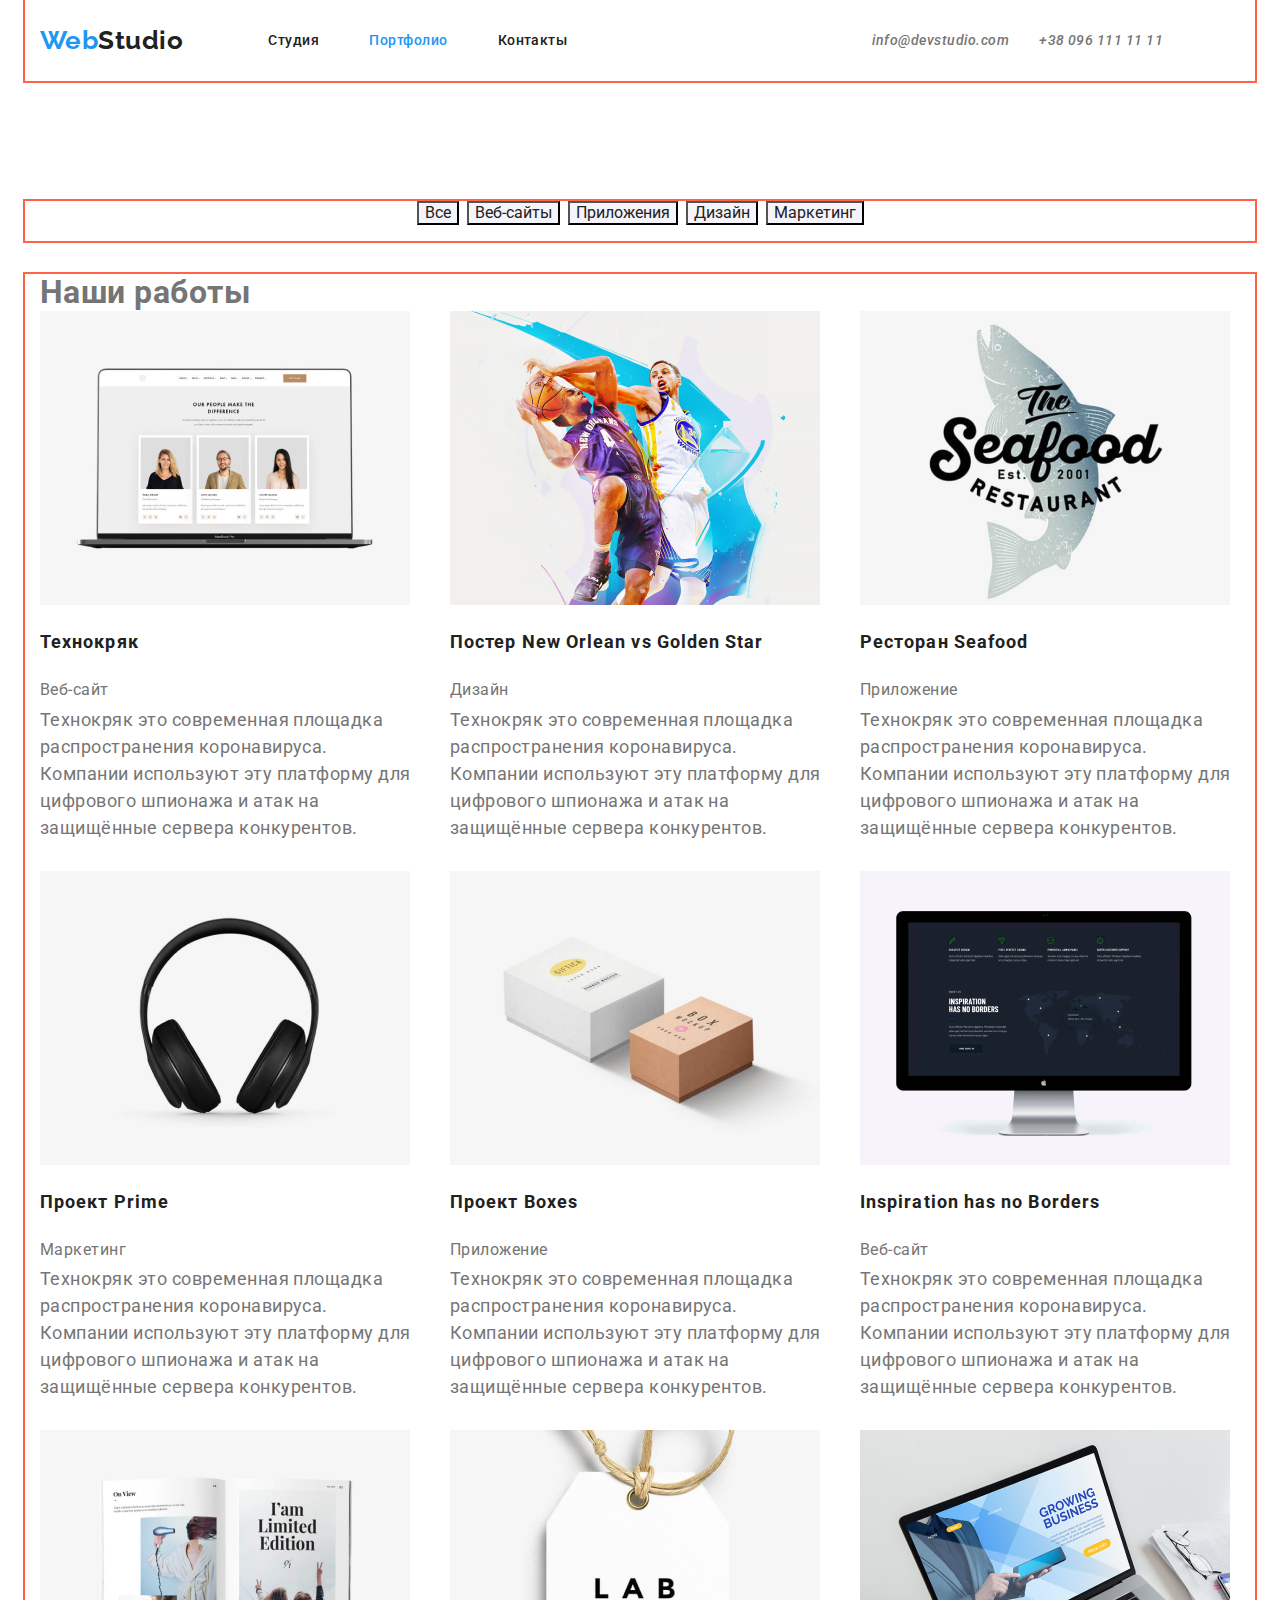
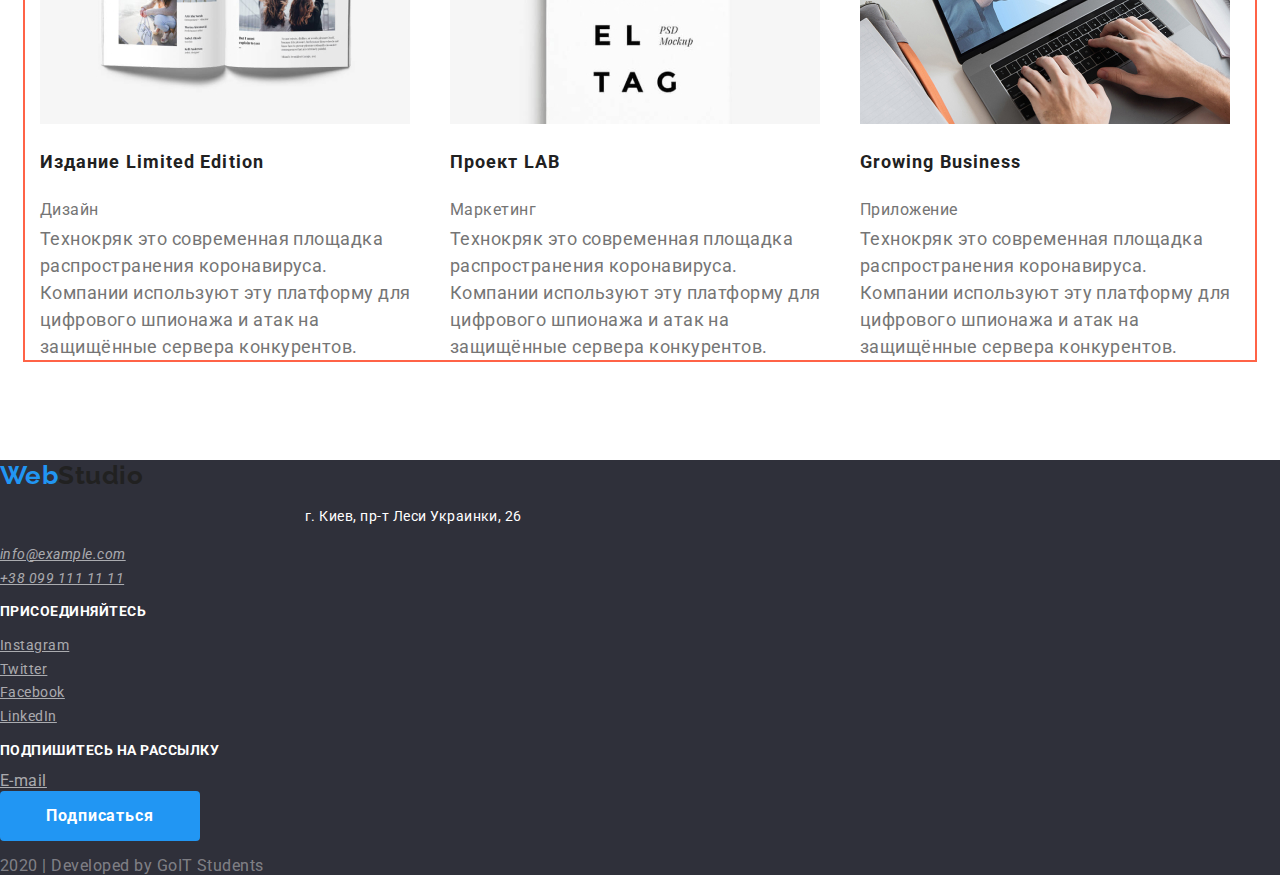
==== commit f0bba1f0: "добавляет флекс-бокст на страничку портфолио" ====
--- a/portfolio.html
+++ b/portfolio.html
@@ -17,11 +17,13 @@
   <body>
     <!--навигация + контакты-->
     <header>
-      <div>
-        <nav class="container">
+      <div class="container main-nav">
+        <div class="logo">
           <a href="/" class="logo" lang="en"
-            ><span class="logo-web">Web</span> Studio</a
+            ><span class="logo-web">Web</span>Studio</a
           >
+        </div>
+        <nav>
           <ul class="site-nav">
             <li class="item"><a href="./index.html" class="link">Студия</a></li>
             <li class="item">
@@ -30,7 +32,7 @@
             <li class="item"><a href="" class="link">Контакты</a></li>
           </ul>
         </nav>
-        <address class="container">
+        <address>
           <ul class="address">
             <li class="item">
               <a href="mailto:info@devstudio.com" class="link"
@@ -48,18 +50,20 @@
       <!--список вкладок-->
       <section class="portfolio-list">
         <div class="container">
-          <ul>
-            <li><button type="button" class="portfolio-button">Все</button></li>
-            <li>
+          <ul class="button-list">
+            <li class="item">
+              <button type="button" class="portfolio-button">Все</button>
+            </li>
+            <li class="item">
               <button type="button" class="portfolio-button">Веб-сайты</button>
             </li>
-            <li>
+            <li class="item">
               <button type="button" class="portfolio-button">Приложения</button>
             </li>
-            <li>
+            <li class="item">
               <button type="button" class="portfolio-button">Дизайн</button>
             </li>
-            <li>
+            <li class="item">
               <button type="button" class="portfolio-button">Маркетинг</button>
             </li>
           </ul>
@@ -72,7 +76,7 @@
           <!--заголовок спрятать в цсс-->
           <h1 class="portfolio-title">Наши работы</h1>
           <ul class="examples">
-            <li>
+            <li class="examples-item">
               <a href="" class="link"
                 ><img src="./img/techno.jpg" alt="team photo" />
                 <h2 class="examples-title">Технокряк</h2>
@@ -84,7 +88,7 @@
                 </p>
               </a>
             </li>
-            <li>
+            <li class="examples-item">
               <a href="" class="link"
                 ><img src="./img/poster.jpg" alt="sport photo" />
                 <h2 class="examples-title">Постер New Orlean vs Golden Star</h2>
@@ -96,7 +100,7 @@
                 </p>
               </a>
             </li>
-            <li>
+            <li class="examples-item">
               <a href="" class="link"
                 ><img src="./img/seafood.jpg" alt="seafood photo" />
                 <h2 class="examples-title">Ресторан Seafood</h2>
@@ -108,7 +112,7 @@
                 </p>
               </a>
             </li>
-            <li>
+            <li class="examples-item">
               <a href="" class="link"
                 ><img src="./img/prime.jpg" alt="headphones photo" />
                 <h2 class="examples-title">Проект Prime</h2>
@@ -120,7 +124,7 @@
                 </p>
               </a>
             </li>
-            <li>
+            <li class="examples-item">
               <a href="" class="link"
                 ><img src="./img/boxes.jpg" alt="boxes photo" />
                 <h2 class="examples-title">Проект Boxes</h2>
@@ -132,7 +136,7 @@
                 </p>
               </a>
             </li>
-            <li>
+            <li class="examples-item">
               <a href="" class="link"
                 ><img src="./img/inspiration.jpg" alt="tv photo" />
                 <h2 class="examples-title">Inspiration has no Borders</h2>
@@ -144,7 +148,7 @@
                 </p>
               </a>
             </li>
-            <li>
+            <li class="examples-item">
               <a href="" class="link"
                 ><img src="./img/limitededition.jpg" alt="photo of book" />
                 <h2 class="examples-title">Издание Limited Edition</h2>
@@ -156,7 +160,7 @@
                 </p>
               </a>
             </li>
-            <li>
+            <li class="examples-item">
               <a href="" class="link"
                 ><img src="./img/lab.jpg" alt="text photo" />
                 <h2 class="examples-title">Проект LAB</h2>
@@ -168,7 +172,7 @@
                 </p>
               </a>
             </li>
-            <li>
+            <li class="examples-item">
               <a href="" class="link"
                 ><img src="./img/business.jpg" alt="laptpo photo" />
                 <h2 class="examples-title">Growing Business</h2>
--- a/css/styles.css
+++ b/css/styles.css
@@ -60,6 +60,7 @@
 
 .site-nav {
   display: flex;
+  margin-left: 85px;
 }
 
 .site-nav .item:not(:last-child) {
@@ -92,6 +93,7 @@
 
 .address {
   display: flex;
+  margin-left: 305px;
 }
 
 .address .item + .item {
@@ -123,6 +125,7 @@
   background-color: rgba(47, 48, 58, 80%);
   text-align: center;
 }
+
 .hero-title {
   margin-top: 0;
   margin-bottom: 30px;
@@ -170,6 +173,20 @@
 
 /* section feature */
 
+.feature {
+  display: flex;
+  justify-content: space-between;
+}
+
+.feature .item:not(:last-child) {
+  margin-right: 30px;
+}
+
+.feature-title {
+  margin-top: 0;
+  margin-bottom: 0;
+}
+
 .feature .title {
   margin-top: 30px;
   margin-bottom: 10px;
@@ -189,10 +206,17 @@
 .figure {
   margin-top: 0;
   margin-bottom: 0;
+  margin-right: 0;
+  margin-left: 0;
 }
 
 /* work */
 
+.work {
+  display: flex;
+  justify-content: space-between;
+}
+
 .work .text {
   margin-top: 0;
   margin-bottom: 0;
@@ -207,6 +231,11 @@
 }
 
 /* team */
+
+.team {
+  display: flex;
+  justify-content: space-between;
+}
 
 .team-section {
   padding-top: 94px;
@@ -251,6 +280,13 @@
   color: var(--accent-color);
 }
 
+/* clients */
+
+.clients {
+  display: flex;
+  justify-content: space-between;
+}
+
 /* footer */
 
 .footer {
@@ -336,6 +372,17 @@
   margin-bottom: 100px;
 }
 
+/* portfolio buttons */
+
+.button-list {
+  display: flex;
+  justify-content: center;
+}
+
+.button-list .item:not(:last-child) {
+  margin-right: 8px;
+}
+
 .portfolio-list {
   padding-bottom: 33px;
 }
@@ -352,8 +399,31 @@
   background-color: var(--accent-color);
 }
 
+/* portfolio title */
+
 .portfolio-title {
   margin-top: 0;
+  margin-bottom: 0;
+}
+
+/* examples */
+
+.examples {
+  display: flex;
+  flex-wrap: wrap;
+}
+
+.examples-item {
+  width: calc((100% - 60px) / 3);
+  margin-right: 30px;
+  margin-bottom: 30px;
+}
+
+.examples-item:nth-child(3n) {
+  margin: 0;
+}
+
+.examples-item:nth-last-child(-n + 3) {
   margin-bottom: 0;
 }
 
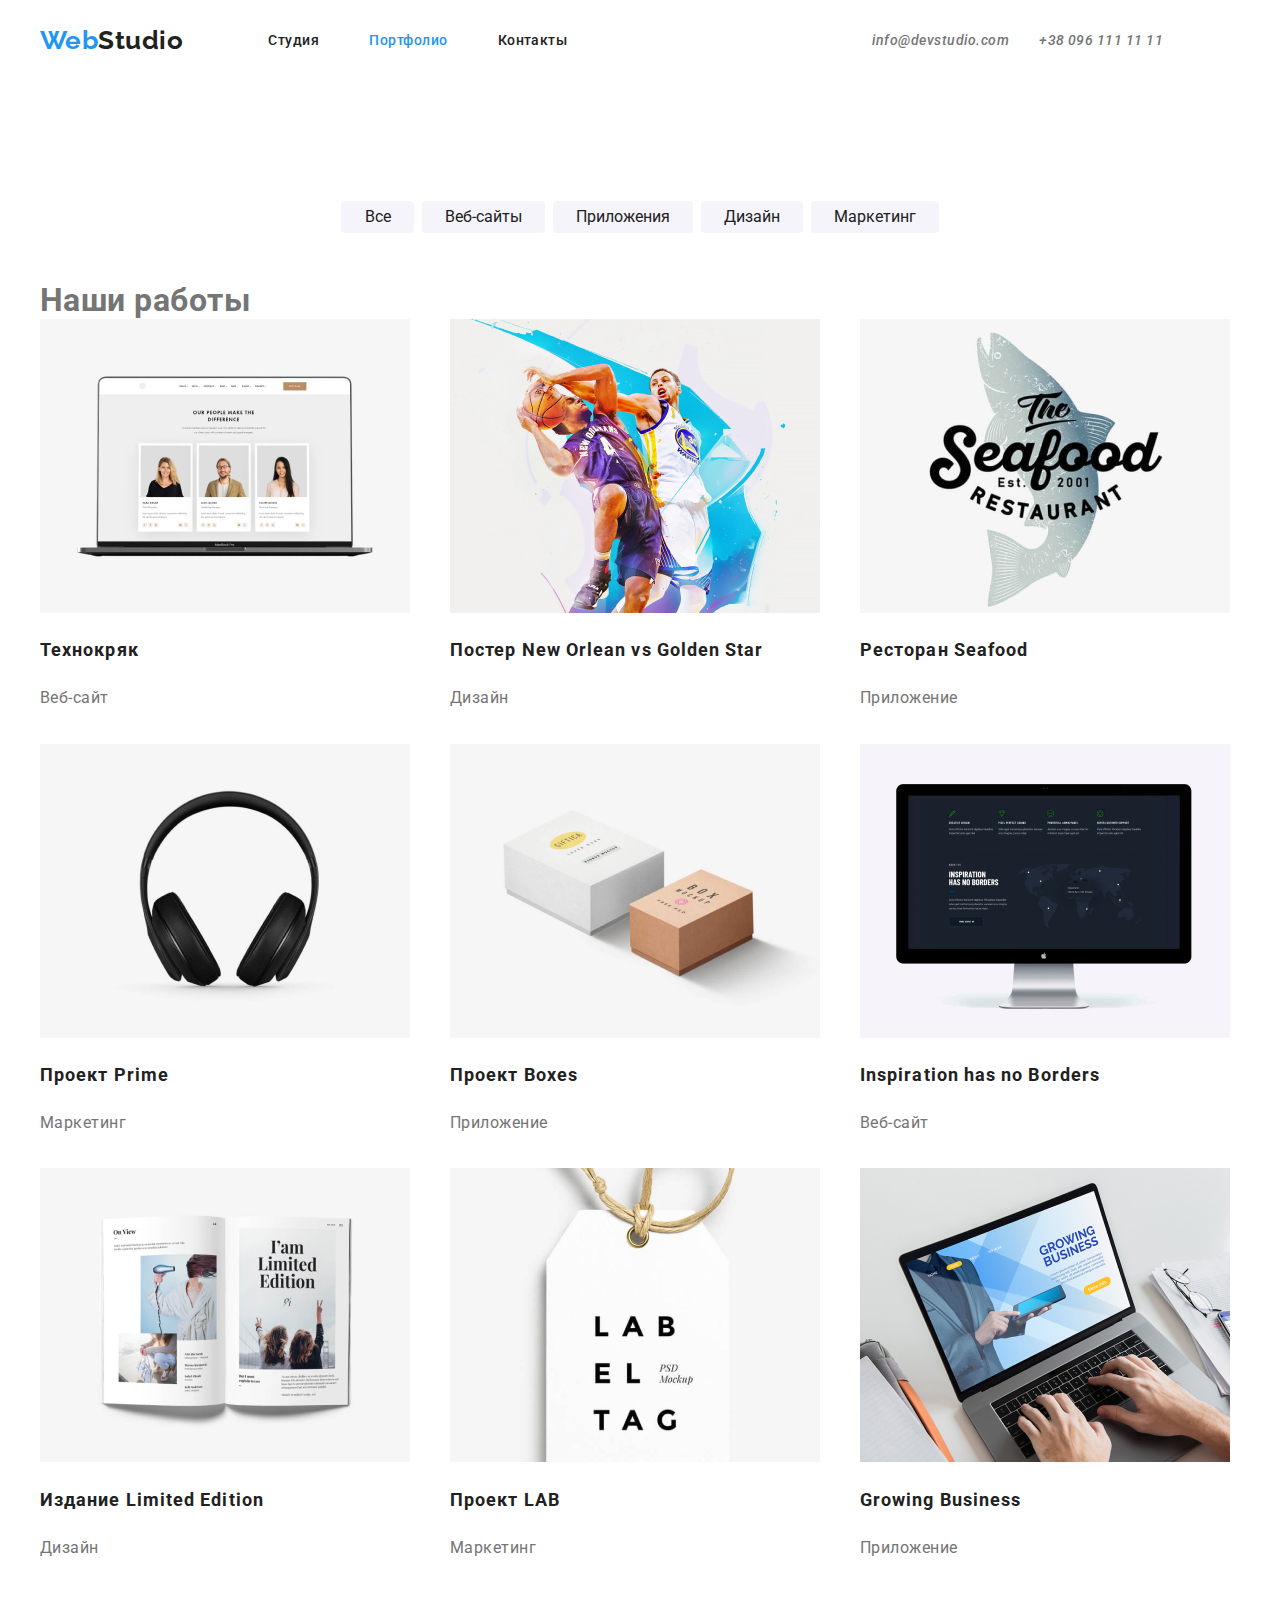
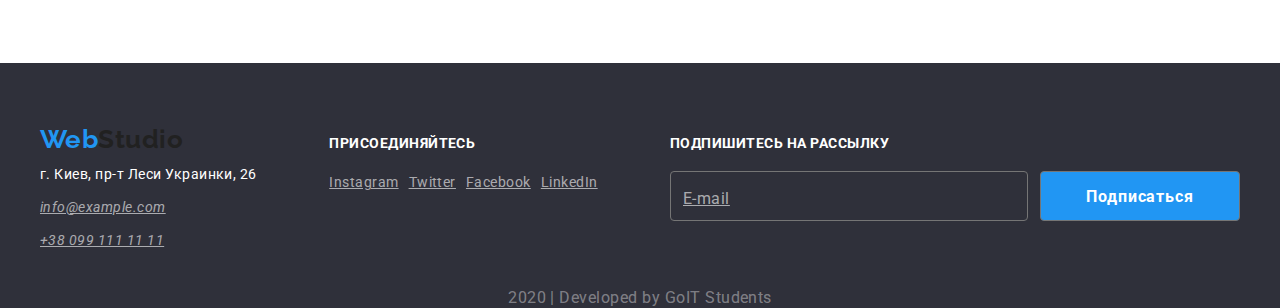
==== commit 45040379: "добавляет флекс-бокс к футеру" ====
--- a/portfolio.html
+++ b/portfolio.html
@@ -55,7 +55,9 @@
               <button type="button" class="portfolio-button">Все</button>
             </li>
             <li class="item">
-              <button type="button" class="portfolio-button">Веб-сайты</button>
+              <button type="button" class="portfolio-button">
+                Веб-сайты
+              </button>
             </li>
             <li class="item">
               <button type="button" class="portfolio-button">Приложения</button>
@@ -189,35 +191,40 @@
       </section>
     </main>
     <!--подвал страницы-->
-    <footer class="footer">
-      <a href="/" lang="en" class="logo"
-        ><span class="logo-web">Web</span>Studio</a
-      >
-      <address>
-        <p class="address">г. Киев, пр-т Леси Украинки, 26</p>
-        <a href="mailto:info@example.com" class="link">info@example.com</a
-        ><br />
-        <a href="tel:+380991111111" class="link">+38 099 111 11 11</a>
-      </address>
+    <footer class="footer-section">
+      <div class="container footer">
+        <!-- блок адрес -->
+        <div class="address-container">
+          <a href="/" lang="en" class="logo"
+            ><span class="logo-web">Web</span>Studio</a
+          >
+          <address>
+            <p class="address">г. Киев, пр-т Леси Украинки, 26</p>
+            <a href="mailto:info@example.com" class="link">info@example.com</a>
+            <a href="tel:+380991111111" class="link">+38 099 111 11 11</a>
+          </address>
+        </div>
+        <!--блок соцсети-->
+        <div class="join-us">
+          <h3 class="title">присоединяйтесь</h3>
+          <ul class="join-list">
+            <li class="item"><a href="" class="link">Instagram</a></li>
+            <li class="item"><a href="" class="link">Twitter</a></li>
+            <li class="item"><a href="" class="link">Facebook</a></li>
+            <li class="item"><a href="" class="link">LinkedIn</a></li>
+          </ul>
+        </div>
 
-      <!--блок соцсети-->
-      <div>
-        <h3 class="title">присоединяйтесь</h3>
-        <ul>
-          <li><a href="" class="link">Instagram</a></li>
-          <li><a href="" class="link">Twitter</a></li>
-          <li><a href="" class="link">Facebook</a></li>
-          <li><a href="" class="link">LinkedIn</a></li>
-        </ul>
-      </div>
-
-      <!--блок присоединяйтесь-->
-      <div>
-        <h3 class="title">подпишитесь на рассылку</h3>
-        <ul>
-          <li><a href="" class="button">E-mail</a></li>
-          <li><a href="" class="button primary">Подписаться</a></li>
-        </ul>
+        <!--блок присоединяйтесь-->
+        <div class="sign-up">
+          <h3 class="title">подпишитесь на рассылку</h3>
+          <ul class="signup-buttons">
+            <li class="item"><a href="" class="button">E-mail</a></li>
+            <li class="item">
+              <a href="" class="button primary">Подписаться</a>
+            </li>
+          </ul>
+        </div>
       </div>
       <p class="text">2020 | Developed by GoIT Students</p>
     </footer>
--- a/css/styles.css
+++ b/css/styles.css
@@ -18,8 +18,6 @@
   margin: auto;
   padding-left: 15px;
   padding-right: 15px;
-
-  outline: 2px solid tomato;
 }
 
 ul {
@@ -217,6 +215,10 @@
   justify-content: space-between;
 }
 
+.work .item:not(:last-child) {
+  margin-right: 30px;
+}
+
 .work .text {
   margin-top: 0;
   margin-bottom: 0;
@@ -235,6 +237,10 @@
 .team {
   display: flex;
   justify-content: space-between;
+}
+
+.team-card:not(:last-child) {
+  margin-right: 30px;
 }
 
 .team-section {
@@ -287,13 +293,64 @@
   justify-content: space-between;
 }
 
-/* footer */
+/* Footer */
+
+.footer-section {
+  background-color: #2f303a;
+}
 
 .footer {
-  background-color: #2f303a;
-}
-
-.footer .address {
+  display: flex;
+  align-items: flex-start;
+  justify-content: space-between;
+}
+
+/* footer address */
+
+.address-container {
+  margin-top: 61px;
+  margin-bottom: 28px;
+}
+
+.address-container .logo {
+  display: block;
+  margin-bottom: 8px;
+}
+
+/* join- us */
+
+.join-us {
+  margin-top: 73px;
+  margin-bottom: 56px;
+}
+
+.join-list {
+  display: flex;
+}
+
+.join-list .item:not(:last-child) {
+  margin-right: 10px;
+}
+
+/* sineup */
+
+.sign-up {
+  margin-top: 73px;
+  margin-bottom: 50px;
+}
+
+.signup-buttons {
+  display: flex;
+}
+
+.signup-buttons .item + .item {
+  margin-left: 12px;
+}
+
+.footer-section .address {
+  margin-left: 0;
+  margin-top: 0;
+  margin-bottom: 9px;
   color: var(--primary-white-color);
 
   font-style: normal;
@@ -302,19 +359,23 @@
   line-height: 1.7;
 }
 
-.footer .link {
+.footer-section .link {
+  display: block;
+  margin-bottom: 9px;
   color: rgba(255, 255, 255, 60%);
 
   font-size: 14px;
   line-height: 1.7;
 }
 
-.footer .link:hover,
-.footer .link:focus {
-  color: var(--accent-color);
-}
-
-.footer .title {
+.footer-section .link:hover,
+.footer-section .link:focus {
+  color: var(--accent-color);
+}
+
+.footer-section .title {
+  margin: 0;
+  margin-bottom: 20px;
   color: var(--primary-white-color);
 
   font-weight: bold;
@@ -323,11 +384,25 @@
   text-transform: uppercase;
 }
 
-.footer .text {
+.footer-section .text {
+  margin-top: 0;
+  margin-bottom: 0;
   color: rgba(255, 255, 255, 40%);
+  text-align: center;
 }
 
 .button {
+  display: inline-block;
+  border: 1px solid var(--primary-text-color);
+  border-radius: 4px;
+  padding-left: 12px;
+  padding-right: 12px;
+  padding-top: 18px;
+  padding-bottom: 18px;
+
+  min-width: 358px;
+  height: 50px;
+
   color: rgba(255, 255, 255, 60%);
   background-color: #2f303a;
 }
@@ -388,6 +463,11 @@
 }
 
 .portfolio-button {
+  min-width: 73px;
+  padding: 6px 22px;
+
+  border-radius: 4px;
+  border: 1px solid transparent;
   margin-bottom: 16px;
   color: var(--title-text-color);
   background-color: #f5f4fa;
@@ -448,6 +528,7 @@
 }
 
 .examples .discription {
+  display: none;
   margin-top: 0;
   margin-bottom: 0;
   color: var(--primary-text-color);
